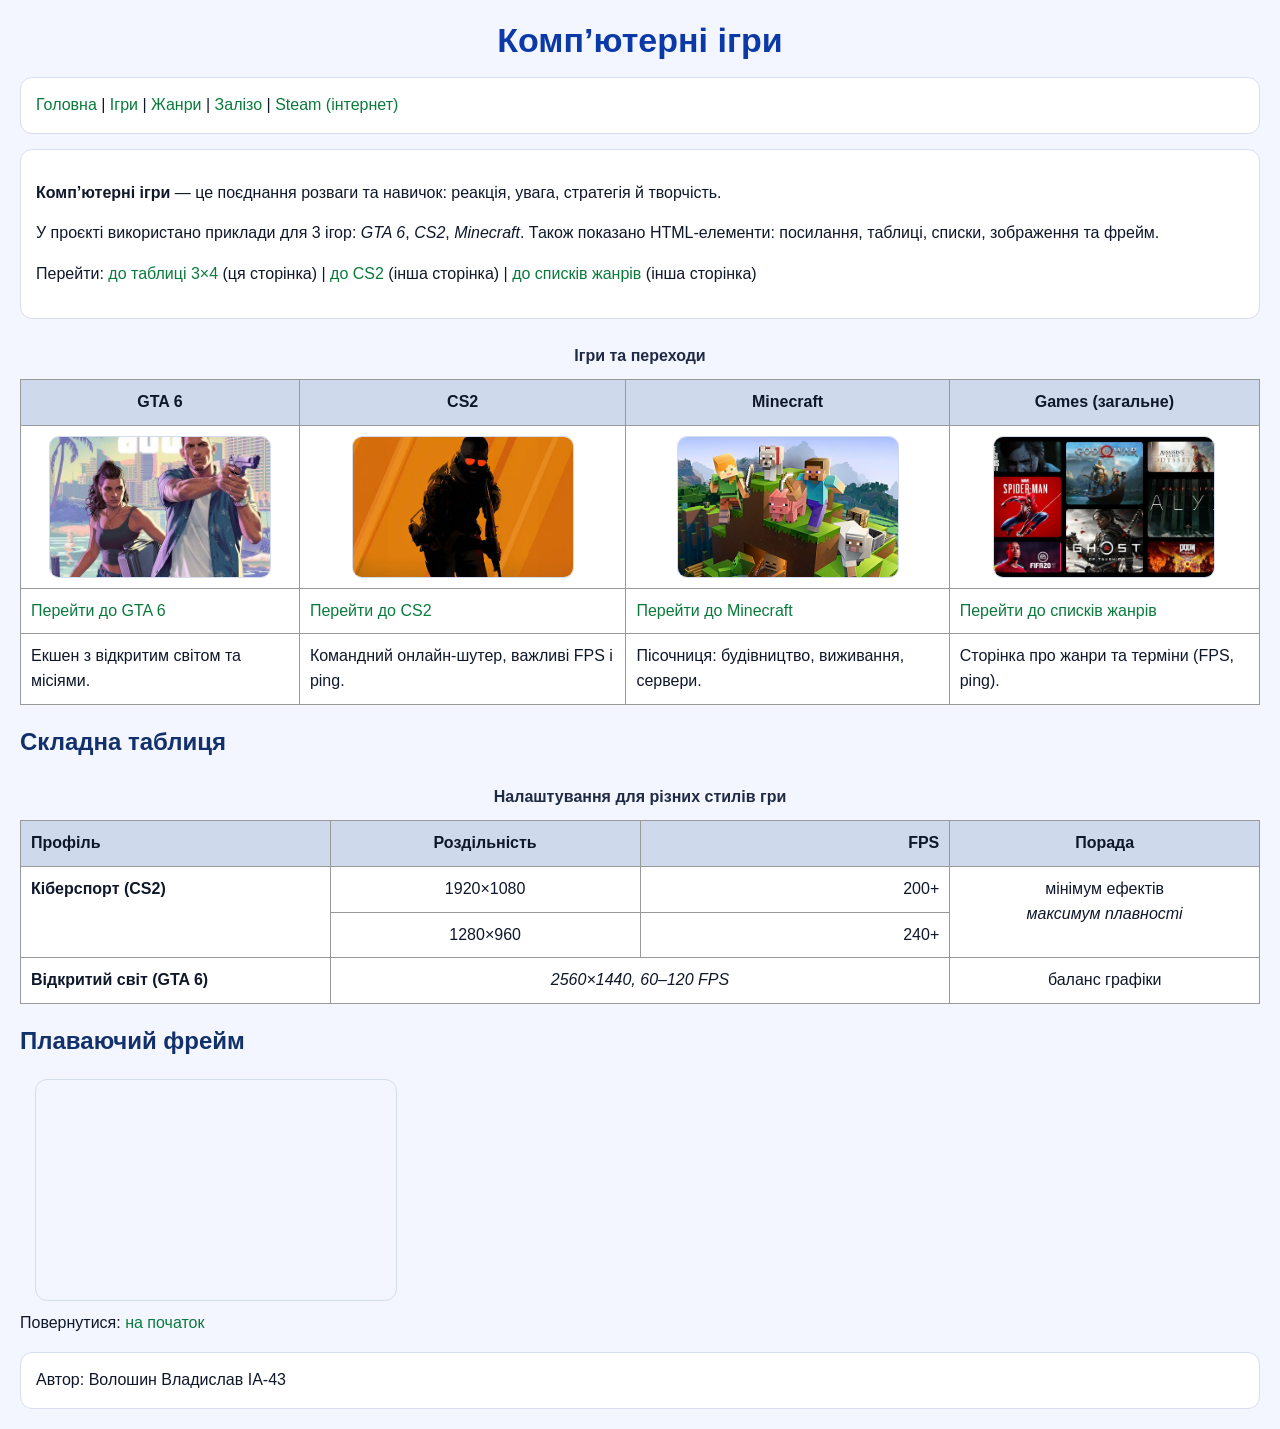
==== index.html @ 97106309 "games-project" ====
<!doctype html>
<html lang="uk">

<head>

    <meta charset="utf-8">
    <meta name="author" content="Волошин Владислав ІА-43">
    <title>Комп’ютерні ігри — головна</title>
    <link rel="stylesheet" href="style.css">
    <style>
        a {
            color: #0a7a3c;
            text-decoration: none;
        }

        a:hover {
            text-decoration: underline;
        }
    </style>

    <style>
        body {
            font-family: Arial, system-ui, sans-serif;
            margin: 20px;
            background: #f4f6ff
        }

        .box {
            background: #fff;
            padding: 15px;
            border-radius: 12px;
            margin-bottom: 15px
        }

        nav {
            margin: 10px 0
        }

        table {
            border-collapse: collapse;
            width: 100%;
            margin: 15px 0
        }

        th,
        td {
            border: 1px solid #999;
            padding: 10px;
            vertical-align: top
        }

        th {
            background: #cfd9ec
        }


        .tblimg {
            width: 220px;
            height: 140px;
            object-fit: cover;
            border-radius: 10px;
            display: block;
            margin: 0 auto
        }


        .floatFrame {
            float: left;
            margin: 10px 0 10px 15px;
            border-radius: 12px
        }

        .clear {
            clear: both
        }
    </style>
</head>

<body>

    <a id="top"></a>
    <h1>Комп’ютерні ігри</h1>

    <nav class="box">
        <a href="index.html">Головна</a> |
        <a href="games.html">Ігри</a> |
        <a href="genres.html">Жанри</a> |
        <a href="hardware.html">Залізо</a> |
        <a href="https://store.steampowered.com/" target="_blank" rel="noopener">Steam (інтернет)</a>
    </nav>

    <div class="box">
        <p><strong>Комп’ютерні ігри</strong> — це поєднання розваги та навичок: реакція, увага, стратегія й творчість.
        </p>
        <p>У проєкті використано приклади для 3 ігор: <em>GTA 6</em>, <em>CS2</em>, <em>Minecraft</em>. Також показано
            HTML-елементи: посилання, таблиці, списки, зображення та фрейм.</p>
        <p>
            Перейти: <a href="#table3x4">до таблиці 3×4</a> (ця сторінка) |
            <a href="games.html#cs2">до CS2</a> (інша сторінка) |
            <a href="genres.html#lists">до списків жанрів</a> (інша сторінка)
        </p>
    </div>



    <table>
        <caption><strong>Ігри та переходи</strong></caption>
        <thead>
            <tr>
                <th>GTA 6</th>
                <th>CS2</th>
                <th>Minecraft</th>
                <th>Games (загальне)</th>
            </tr>
        </thead>

        <tbody>

            <tr style="text-align:center">
                <td>
                    <a href="img/gta6.jpg" target="_blank" rel="noopener">
                        <img src="img/gta6.jpg" alt="GTA 6" class="tblimg">
                    </a>
                </td>
                <td>
                    <a href="img/cs2.jpg" target="_blank" rel="noopener">
                        <img src="img/cs2.jpg" alt="CS2" class="tblimg">
                    </a>
                </td>
                <td>
                    <a href="img/minecraft.jpg" target="_blank" rel="noopener">
                        <img src="img/minecraft.jpg" alt="Minecraft" class="tblimg">
                    </a>
                </td>
                <td>
                    <a href="img/games.jpg" target="_blank" rel="noopener">
                        <img src="img/games.jpg" alt="Games" class="tblimg">
                    </a>
                </td>
            </tr>


            <tr>
                <td><a href="games.html#gta6">Перейти до GTA 6</a></td>
                <td><a href="games.html#cs2">Перейти до CS2</a></td>
                <td><a href="games.html#minecraft">Перейти до Minecraft</a></td>
                <td><a href="genres.html#lists">Перейти до списків жанрів</a></td>
            </tr>


            <tr>
                <td>Екшен з відкритим світом та місіями.</td>
                <td>Командний онлайн-шутер, важливі FPS і ping.</td>
                <td>Пісочниця: будівництво, виживання, сервери.</td>
                <td>Сторінка про жанри та терміни (FPS, ping).</td>
            </tr>
        </tbody>
    </table>

    <h2 id="complex">Складна таблиця</h2>

    <table cellspacing="6" cellpadding="12">
        <caption><strong>Налаштування для різних стилів гри</strong></caption>

        <colgroup>
            <col style="width:25%">
            <col style="width:25%">
            <col style="width:25%">
            <col style="width:25%">
        </colgroup>

        <tr>
            <th style="text-align:left">Профіль</th>
            <th style="text-align:center">Роздільність</th>
            <th style="text-align:right">FPS</th>
            <th style="text-align:center">Порада</th>
        </tr>

        <tr>
        <tr>
            <td rowspan="2"><strong>Кіберспорт (CS2)</strong></td>
            <td style="text-align:center">1920×1080</td>
            <td style="text-align:right">200+</td>
            <td rowspan="2" style="text-align:center">
                мінімум ефектів<br>
                <em>максимум плавності</em>
            </td>
        </tr>

        <tr>
            <td style="text-align:center">1280×960</td>
            <td style="text-align:right">240+</td>
        </tr>
        </tr>

        <tr>
            <td><strong>Відкритий світ (GTA 6)</strong></td>
            <td colspan="2" style="text-align:center"><em>2560×1440, 60–120 FPS</em></td>
            <td style="text-align:center">баланс графіки</td>
        </tr>
    </table>

    <h2 id="frame">Плаваючий фрейм</h2>

    <iframe class="floatFrame" src="https://uk.wikipedia.org/wiki/%D0%92%D1%96%D0%B4%D0%B5%D0%BE%D0%B3%D1%80%D0%B0"
        width="360" height="220" title="Відеогра">
    </iframe>

    <p class="clear">Повернутися: <a href="#top">на початок</a></p>

    <!-- <p style="background:#fff7cc; padding:10px; border-left:6px solid #ffb300; border-radius:10px;">
        У проєкті використано приклади для 3 ігор: <em>GTA 6</em>, <em>CS2</em>, <em>Minecraft</em>.
    </p> -->
    <!-- <p class="pImportant">У проєкті використано приклади для 3 ігор.</p> -->

    <p class="box">Автор: Волошин Владислав ІА-43</p>

</body>

</html>
---- style.css ----
body {
  font-family: Arial, system-ui, sans-serif;
  margin: 20px;
  line-height: 1.55;
  background-color: #f4f6ff;
  color: #0f172a;
}

h1 {
  font-size: 34px;
  line-height: 1.2;
  text-align: center;
  color: #0b3aa8;
  margin: 6px 0 16px;
}

h2 {
  font-size: 24px;
  color: #12306b;
  margin: 18px 0 10px;
}

a {
  color: #1a4fff;
  text-decoration: underline;
  text-decoration-thickness: 2px;
  text-underline-offset: 3px;
}

a:visited {
  color: #6a2cff;
}

a:hover {
  opacity: 0.9;
}

a:active {
  color: #ff8a00;
}

.box {
  background: #fff;
  padding: 15px;
  border-radius: 12px;
  margin-bottom: 15px;
  border: 1px solid #d8deee;
}

.navbar a {
  font-weight: 700;
}

table {
  width: 100%;
  border-collapse: collapse;
  margin: 14px 0;
  background: #ffffff;
  border: 1px solid #b8c3df;
}

caption {
  padding: 10px;
  font-weight: 800;
  color: #1f2a44;
}

th, td {
  border: 1px solid #b8c3df;
  padding: 10px;
  vertical-align: top;
}

th {
  background: #cfd9ec;
  text-align: center;
}

#complex th {
  background: #bcd2ff;
}

#top {
  scroll-margin-top: 14px;
}

.tblimg {
  width: 220px;
  height: 140px;
  object-fit: cover;
  border-radius: 10px;
  display: block;
  margin: 0 auto;
  border: 1px solid #d3dbef;
}

.pic {
  width: 260px;
  height: 160px;
  object-fit: cover;
  border-radius: 10px;
  border: 1px solid #d3dbef;
}

.leftImg {
  float: left;
  margin: 0 15px 10px 0;
}

.floatFrame {
  float: left;
  margin: 10px 0 10px 15px;
  border-radius: 12px;
  border: 1px solid #d3dbef;
}

.clear {
  clear: both;
}

ul, ol, dl {
  margin: 10px 0 10px 26px;
}

ul {
  list-style-type: square;
}

ol {
  list-style-type: upper-roman;
}

li {
  padding: 2px 0;
}

dl {
  background: #ffffff;
  border: 1px solid #d8deee;
  border-radius: 12px;
  padding: 10px 14px;
  margin-left: 0;
}

dt {
  font-weight: 800;
  color: #0b3aa8;
  margin-top: 8px;
}

dd {
  margin: 4px 0 8px 18px;
  color: #24324d;
}

.pImportant {
  color: #b40000 !important;
  font-style: italic;
}
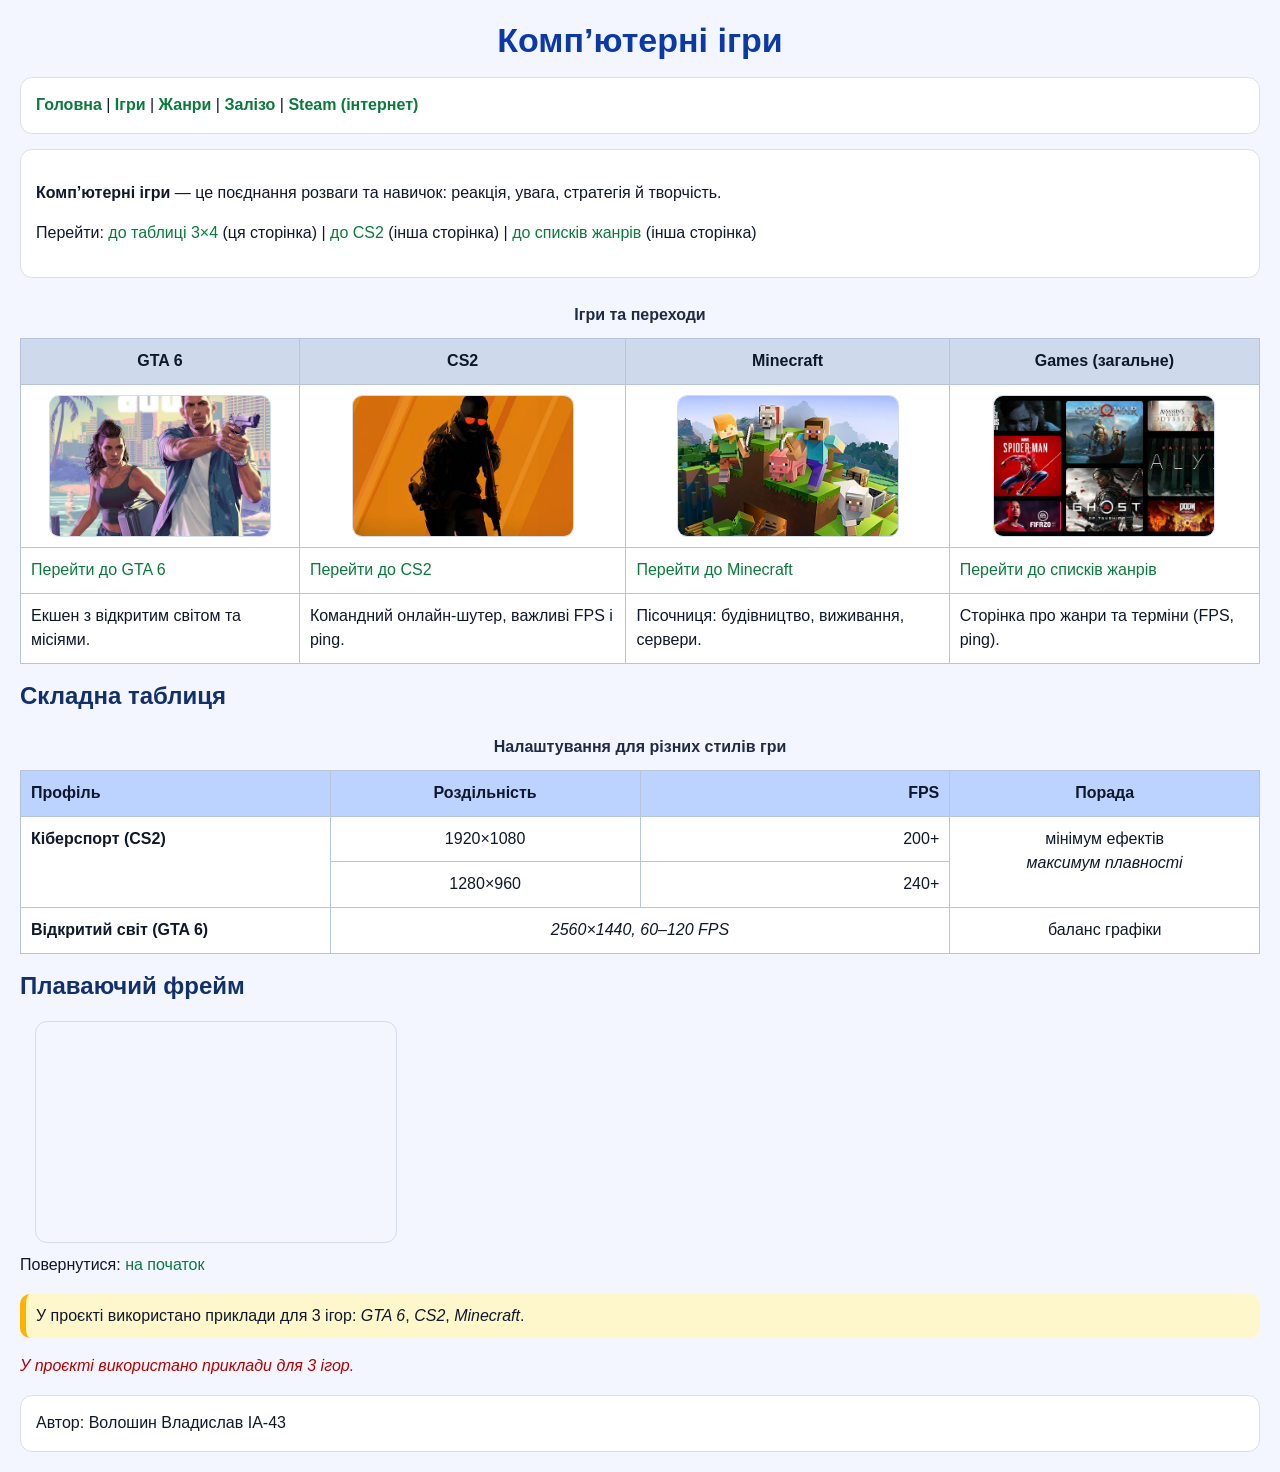
==== commit 5f6df80e: "games-project" ====
--- a/index.html
+++ b/index.html
@@ -5,8 +5,13 @@
 
     <meta charset="utf-8">
     <meta name="author" content="Волошин Владислав ІА-43">
+    <meta name="viewport" content="width=device-width, initial-scale=1">
     <title>Комп’ютерні ігри — головна</title>
+
+    <!-- 1) Зовнішні стилі -->
     <link rel="stylesheet" href="style.css">
+
+    <!-- 2) Стилі рівня документу: перевизначення стилю для посилань -->
     <style>
         a {
             color: #0a7a3c;
@@ -18,70 +23,15 @@
         }
     </style>
 
-    <style>
-        body {
-            font-family: Arial, system-ui, sans-serif;
-            margin: 20px;
-            background: #f4f6ff
-        }
 
-        .box {
-            background: #fff;
-            padding: 15px;
-            border-radius: 12px;
-            margin-bottom: 15px
-        }
-
-        nav {
-            margin: 10px 0
-        }
-
-        table {
-            border-collapse: collapse;
-            width: 100%;
-            margin: 15px 0
-        }
-
-        th,
-        td {
-            border: 1px solid #999;
-            padding: 10px;
-            vertical-align: top
-        }
-
-        th {
-            background: #cfd9ec
-        }
-
-
-        .tblimg {
-            width: 220px;
-            height: 140px;
-            object-fit: cover;
-            border-radius: 10px;
-            display: block;
-            margin: 0 auto
-        }
-
-
-        .floatFrame {
-            float: left;
-            margin: 10px 0 10px 15px;
-            border-radius: 12px
-        }
-
-        .clear {
-            clear: both
-        }
-    </style>
 </head>
 
-<body>
+<body class="page">
+    <a id="top"></a>
 
-    <a id="top"></a>
-    <h1>Комп’ютерні ігри</h1>
+    <h1 id="mainTitle">Комп’ютерні ігри</h1>
 
-    <nav class="box">
+    <nav class="box navbar">
         <a href="index.html">Головна</a> |
         <a href="games.html">Ігри</a> |
         <a href="genres.html">Жанри</a> |
@@ -92,18 +42,16 @@
     <div class="box">
         <p><strong>Комп’ютерні ігри</strong> — це поєднання розваги та навичок: реакція, увага, стратегія й творчість.
         </p>
-        <p>У проєкті використано приклади для 3 ігор: <em>GTA 6</em>, <em>CS2</em>, <em>Minecraft</em>. Також показано
-            HTML-елементи: посилання, таблиці, списки, зображення та фрейм.</p>
+
         <p>
-            Перейти: <a href="#table3x4">до таблиці 3×4</a> (ця сторінка) |
+            Перейти:
+            <a href="#complex">до таблиці 3×4</a> (ця сторінка) |
             <a href="games.html#cs2">до CS2</a> (інша сторінка) |
             <a href="genres.html#lists">до списків жанрів</a> (інша сторінка)
         </p>
     </div>
 
-
-
-    <table>
+    <table class="mainTbl">
         <caption><strong>Ігри та переходи</strong></caption>
         <thead>
             <tr>
@@ -115,8 +63,7 @@
         </thead>
 
         <tbody>
-
-            <tr style="text-align:center">
+            <tr class="tCenter">
                 <td>
                     <a href="img/gta6.jpg" target="_blank" rel="noopener">
                         <img src="img/gta6.jpg" alt="GTA 6" class="tblimg">
@@ -159,45 +106,47 @@
 
     <h2 id="complex">Складна таблиця</h2>
 
-    <table cellspacing="6" cellpadding="12">
+    <table id="complexTbl" class="mainTbl">
         <caption><strong>Налаштування для різних стилів гри</strong></caption>
 
         <colgroup>
-            <col style="width:25%">
-            <col style="width:25%">
-            <col style="width:25%">
-            <col style="width:25%">
+            <col class="col25">
+            <col class="col25">
+            <col class="col25">
+            <col class="col25">
         </colgroup>
 
-        <tr>
-            <th style="text-align:left">Профіль</th>
-            <th style="text-align:center">Роздільність</th>
-            <th style="text-align:right">FPS</th>
-            <th style="text-align:center">Порада</th>
-        </tr>
+        <thead>
+            <tr>
+                <th class="tLeft">Профіль</th>
+                <th class="tCenter">Роздільність</th>
+                <th class="tRight">FPS</th>
+                <th class="tCenter">Порада</th>
+            </tr>
+        </thead>
 
-        <tr>
-        <tr>
-            <td rowspan="2"><strong>Кіберспорт (CS2)</strong></td>
-            <td style="text-align:center">1920×1080</td>
-            <td style="text-align:right">200+</td>
-            <td rowspan="2" style="text-align:center">
-                мінімум ефектів<br>
-                <em>максимум плавності</em>
-            </td>
-        </tr>
+        <tbody>
+            <tr>
+                <td rowspan="2"><strong>Кіберспорт (CS2)</strong></td>
+                <td class="tCenter">1920×1080</td>
+                <td class="tRight">200+</td>
+                <td rowspan="2" class="tCenter">
+                    мінімум ефектів<br>
+                    <em>максимум плавності</em>
+                </td>
+            </tr>
 
-        <tr>
-            <td style="text-align:center">1280×960</td>
-            <td style="text-align:right">240+</td>
-        </tr>
-        </tr>
+            <tr>
+                <td class="tCenter">1280×960</td>
+                <td class="tRight">240+</td>
+            </tr>
 
-        <tr>
-            <td><strong>Відкритий світ (GTA 6)</strong></td>
-            <td colspan="2" style="text-align:center"><em>2560×1440, 60–120 FPS</em></td>
-            <td style="text-align:center">баланс графіки</td>
-        </tr>
+            <tr>
+                <td><strong>Відкритий світ (GTA 6)</strong></td>
+                <td colspan="2" class="tCenter"><em>2560×1440, 60–120 FPS</em></td>
+                <td class="tCenter">баланс графіки</td>
+            </tr>
+        </tbody>
     </table>
 
     <h2 id="frame">Плаваючий фрейм</h2>
@@ -208,10 +157,13 @@
 
     <p class="clear">Повернутися: <a href="#top">на початок</a></p>
 
-    <!-- <p style="background:#fff7cc; padding:10px; border-left:6px solid #ffb300; border-radius:10px;">
+    <!-- 3) Внутрішній стиль до абзацу (inline) -->
+    <p style="background:#fff7cc; padding:10px; border-left:6px solid #ffb300; border-radius:10px;">
         У проєкті використано приклади для 3 ігор: <em>GTA 6</em>, <em>CS2</em>, <em>Minecraft</em>.
-    </p> -->
-    <!-- <p class="pImportant">У проєкті використано приклади для 3 ігор.</p> -->
+    </p>
+
+    <!-- 4) !important -->
+    <p class="pImportant">У проєкті використано приклади для 3 ігор.</p>
 
     <p class="box">Автор: Волошин Владислав ІА-43</p>
 
--- a/style.css
+++ b/style.css
@@ -1,160 +1,227 @@
-
+/* ===== BODY (селектор тегу) ===== */
 body {
-  font-family: Arial, system-ui, sans-serif;
-  margin: 20px;
-  line-height: 1.55;
-  background-color: #f4f6ff;
-  color: #0f172a;
-}
-
-h1 {
-  font-size: 34px;
-  line-height: 1.2;
-  text-align: center;
-  color: #0b3aa8;
-  margin: 6px 0 16px;
-}
-
+    font-family: Arial, system-ui, sans-serif;
+    margin: 20px;
+    line-height: 1.55;
+    background-color: #f4f6ff;
+    color: #0f172a;
+}
+
+/* Додатково: клас для демонстрації селектора класу */
+.page {
+    min-width: 320px;
+}
+
+/* ===== HN (ідентифікатор) ===== */
+#mainTitle {
+    font-size: 34px;
+    line-height: 1.2;
+    text-align: center;
+    color: #0b3aa8;
+    margin: 6px 0 16px;
+}
+
+/* Інші заголовки */
 h2 {
-  font-size: 24px;
-  color: #12306b;
-  margin: 18px 0 10px;
-}
-
+    font-size: 24px;
+    color: #12306b;
+    margin: 18px 0 10px;
+}
+
+/* ===== LINKS (зовнішні стилі; будуть перевизначені стилем рівня документу) ===== */
 a {
-  color: #1a4fff;
-  text-decoration: underline;
-  text-decoration-thickness: 2px;
-  text-underline-offset: 3px;
+    color: #1a4fff;
+    text-decoration: underline;
+    text-decoration-thickness: 2px;
+    text-underline-offset: 3px;
 }
 
 a:visited {
-  color: #6a2cff;
+    color: #6a2cff;
 }
 
 a:hover {
-  opacity: 0.9;
+    opacity: 0.9;
 }
 
 a:active {
-  color: #ff8a00;
-}
-
+    color: #ff8a00;
+}
+
+/* Контейнери */
 .box {
-  background: #fff;
-  padding: 15px;
-  border-radius: 12px;
-  margin-bottom: 15px;
-  border: 1px solid #d8deee;
+    background: #fff;
+    padding: 15px;
+    border-radius: 12px;
+    margin-bottom: 15px;
+    border: 1px solid #d8deee;
 }
 
 .navbar a {
-  font-weight: 700;
-}
-
+    font-weight: 700;
+}
+
+/* ===== TABLES ===== */
+.mainTbl,
 table {
-  width: 100%;
-  border-collapse: collapse;
-  margin: 14px 0;
-  background: #ffffff;
-  border: 1px solid #b8c3df;
+    width: 100%;
+    border-collapse: collapse;
+    margin: 14px 0;
+    background: #ffffff;
+    border: 1px solid #b8c3df;
 }
 
 caption {
-  padding: 10px;
-  font-weight: 800;
-  color: #1f2a44;
-}
-
-th, td {
-  border: 1px solid #b8c3df;
-  padding: 10px;
-  vertical-align: top;
+    padding: 10px;
+    font-weight: 800;
+    color: #1f2a44;
+}
+
+th,
+td {
+    border: 1px solid #b8c3df;
+    padding: 10px;
+    vertical-align: top;
 }
 
 th {
-  background: #cfd9ec;
-  text-align: center;
-}
-
-#complex th {
-  background: #bcd2ff;
-}
-
+    background: #cfd9ec;
+    text-align: center;
+}
+
+/* Виправлено: стиль саме для складної таблиці */
+#complexTbl th {
+    background: #bcd2ff;
+}
+
+/* Колонки (замість inline width) */
+.col25 {
+    width: 25%;
+}
+
+/* Вирівнювання через класи (замість style="text-align:...") */
+.tLeft {
+    text-align: left;
+}
+
+.tCenter {
+    text-align: center;
+}
+
+.tRight {
+    text-align: right;
+}
+
+/* Якір */
 #top {
-  scroll-margin-top: 14px;
-}
-
+    scroll-margin-top: 14px;
+}
+
+/* Зображення */
 .tblimg {
-  width: 220px;
-  height: 140px;
-  object-fit: cover;
-  border-radius: 10px;
-  display: block;
-  margin: 0 auto;
-  border: 1px solid #d3dbef;
+    width: 220px;
+    height: 140px;
+    object-fit: cover;
+    border-radius: 10px;
+    display: block;
+    margin: 0 auto;
+    border: 1px solid #d3dbef;
 }
 
 .pic {
-  width: 260px;
-  height: 160px;
-  object-fit: cover;
-  border-radius: 10px;
-  border: 1px solid #d3dbef;
+    width: 260px;
+    height: 160px;
+    object-fit: cover;
+    border-radius: 10px;
+    border: 1px solid #d3dbef;
 }
 
 .leftImg {
-  float: left;
-  margin: 0 15px 10px 0;
+    float: left;
+    margin: 0 15px 10px 0;
+}
+
+.imgSmall {
+    width: 200px;
+    height: 120px;
+    object-fit: cover;
+    border-radius: 10px;
+    border: 1px solid #d3dbef;
+}
+
+.imgBig {
+    width: 400px;
+    height: 240px;
+    object-fit: cover;
+    border-radius: 10px;
+    border: 1px solid #d3dbef;
 }
 
 .floatFrame {
-  float: left;
-  margin: 10px 0 10px 15px;
-  border-radius: 12px;
-  border: 1px solid #d3dbef;
+    float: left;
+    margin: 10px 0 10px 15px;
+    border-radius: 12px;
+    border: 1px solid #d3dbef;
 }
 
 .clear {
-  clear: both;
-}
-
-ul, ol, dl {
-  margin: 10px 0 10px 26px;
-}
-
-ul {
-  list-style-type: square;
-}
-
-ol {
-  list-style-type: upper-roman;
+    clear: both;
+}
+
+/* ===== LISTS ===== */
+/* Базові списки — звичайні */
+ul,
+ol,
+dl {
+    margin: 10px 0 10px 26px;
+}
+
+/* Окремі стилі списків — через класи (демонстрація селектора класу) */
+.square-list {
+    list-style-type: square;
+}
+
+.roman-list {
+    list-style-type: upper-roman;
 }
 
 li {
-  padding: 2px 0;
-}
-
-dl {
-  background: #ffffff;
-  border: 1px solid #d8deee;
-  border-radius: 12px;
-  padding: 10px 14px;
-  margin-left: 0;
+    padding: 2px 0;
+}
+
+/* Список визначень */
+.defList {
+    background: #ffffff;
+    border: 1px solid #d8deee;
+    border-radius: 12px;
+    padding: 10px 14px;
+    margin-left: 0;
 }
 
 dt {
-  font-weight: 800;
-  color: #0b3aa8;
-  margin-top: 8px;
+    font-weight: 800;
+    color: #0b3aa8;
+    margin-top: 8px;
 }
 
 dd {
-  margin: 4px 0 8px 18px;
-  color: #24324d;
-}
-
+    margin: 4px 0 8px 18px;
+    color: #24324d;
+}
+
+/* ===== !important (обов'язково за умовою) ===== */
 .pImportant {
-  color: #b40000 !important;
-  font-style: italic;
+    color: #b40000 !important;
+    font-style: italic;
+}
+
+/* Додатково для HN (усі заголовки) */
+h1,
+h2,
+h3,
+h4,
+h5,
+h6 {
+    font-family: Arial, system-ui, sans-serif;
+    line-height: 1.2;
 }
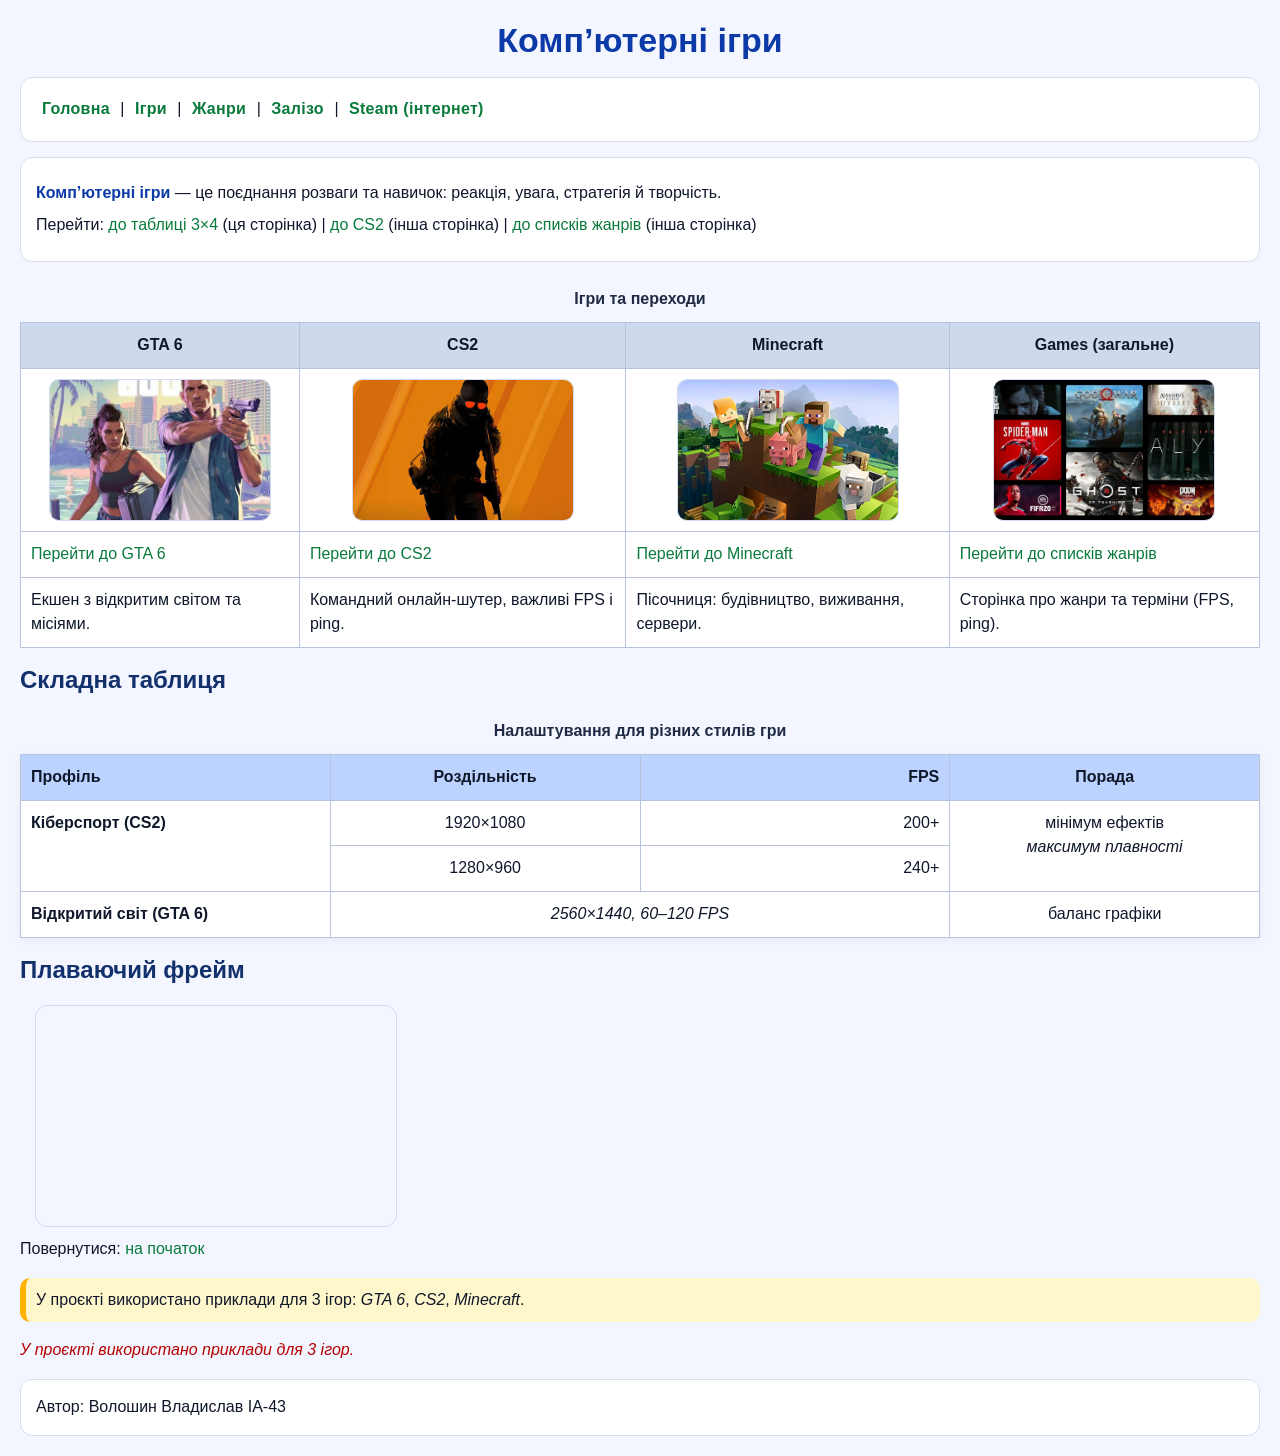
==== commit f96e9f80: "games-project" ====
--- a/index.html
+++ b/index.html
@@ -8,10 +8,10 @@
     <meta name="viewport" content="width=device-width, initial-scale=1">
     <title>Комп’ютерні ігри — головна</title>
 
-    <!-- 1) Зовнішні стилі -->
+
     <link rel="stylesheet" href="style.css">
 
-    <!-- 2) Стилі рівня документу: перевизначення стилю для посилань -->
+
     <style>
         a {
             color: #0a7a3c;
@@ -157,12 +157,12 @@
 
     <p class="clear">Повернутися: <a href="#top">на початок</a></p>
 
-    <!-- 3) Внутрішній стиль до абзацу (inline) -->
+    
     <p style="background:#fff7cc; padding:10px; border-left:6px solid #ffb300; border-radius:10px;">
         У проєкті використано приклади для 3 ігор: <em>GTA 6</em>, <em>CS2</em>, <em>Minecraft</em>.
     </p>
 
-    <!-- 4) !important -->
+    
     <p class="pImportant">У проєкті використано приклади для 3 ігор.</p>
 
     <p class="box">Автор: Волошин Владислав ІА-43</p>
--- a/style.css
+++ b/style.css
@@ -224,4 +224,65 @@
 h6 {
     font-family: Arial, system-ui, sans-serif;
     line-height: 1.2;
+}
+
+/* ===== КОНТЕКСТНІ, ДОЧІРНІ ТА СУСІДНІ СЕЛЕКТОРИ ===== */
+
+/* 1. Контекстний селектор:
+   усі посилання всередині nav */
+nav a {
+    letter-spacing: 0.3px;
+}
+
+/* 2. Контекстний селектор:
+   абзаци всередині .box */
+.box p {
+    margin-top: 8px;
+    margin-bottom: 8px;
+}
+
+/* 3. Дочірній селектор:
+   лише прямі посилання всередині .navbar */
+.navbar > a {
+    display: inline-block;
+    padding: 4px 6px;
+    border-radius: 6px;
+}
+
+/* 4. Дочірній селектор:
+   лише прямі елементи списку в .square-list */
+.square-list > li {
+    color: #12306b;
+    font-weight: 600;
+}
+
+/* 5. Сусідній селектор:
+   абзац одразу після h2 */
+h2 + p {
+    background: #eef4ff;
+    padding: 8px 10px;
+    border-left: 4px solid #0b3aa8;
+    border-radius: 8px;
+}
+
+/* 6. Сусідній селектор:
+   таблиця одразу після h2 */
+h2 + table {
+    box-shadow: 0 2px 8px rgba(0, 0, 0, 0.06);
+}
+
+/* 7. Контекстний селектор для таблиці:
+   картинки всередині таблиці */
+.mainTbl img {
+    transition: transform 0.2s ease;
+}
+
+.mainTbl img:hover {
+    transform: scale(1.03);
+}
+
+/* 8. Дочірній селектор для box:
+   лише прямий абзац у box */
+.box > p strong {
+    color: #0b3aa8;
 }
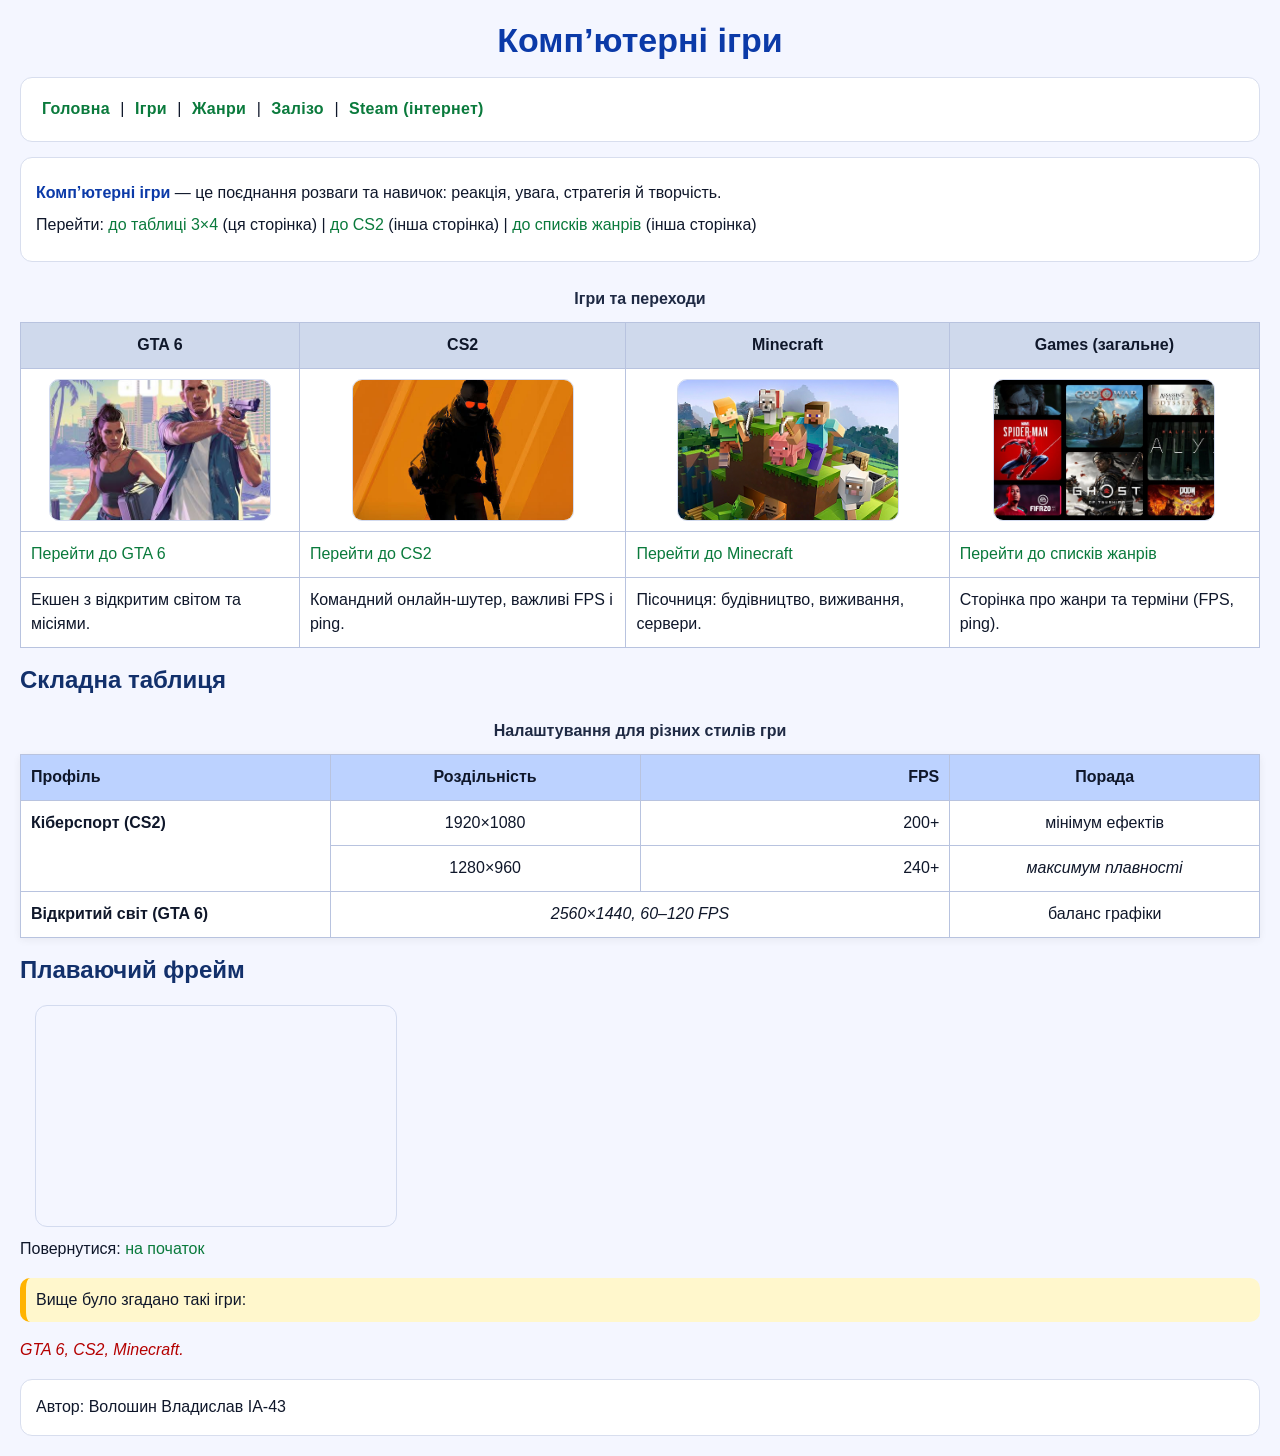
==== commit 5e1e7865: "games-project" ====
--- a/index.html
+++ b/index.html
@@ -9,7 +9,7 @@
     <title>Комп’ютерні ігри — головна</title>
 
 
-    <link rel="stylesheet" href="style.css">
+    <link rel="stylesheet" href="style.css"> 
 
 
     <style>
@@ -130,15 +130,13 @@
                 <td rowspan="2"><strong>Кіберспорт (CS2)</strong></td>
                 <td class="tCenter">1920×1080</td>
                 <td class="tRight">200+</td>
-                <td rowspan="2" class="tCenter">
-                    мінімум ефектів<br>
-                    <em>максимум плавності</em>
-                </td>
+                <td class="tCenter">мінімум ефектів</td>
             </tr>
 
             <tr>
                 <td class="tCenter">1280×960</td>
                 <td class="tRight">240+</td>
+                <td class="tCenter"><em>максимум плавності</em></td>
             </tr>
 
             <tr>
@@ -159,11 +157,11 @@
 
     
     <p style="background:#fff7cc; padding:10px; border-left:6px solid #ffb300; border-radius:10px;">
-        У проєкті використано приклади для 3 ігор: <em>GTA 6</em>, <em>CS2</em>, <em>Minecraft</em>.
+        Вище було згадано такі ігри:
     </p>
 
     
-    <p class="pImportant">У проєкті використано приклади для 3 ігор.</p>
+    <p class="pImportant"><em>GTA 6</em>, <em>CS2</em>, <em>Minecraft</em>.</p>
 
     <p class="box">Автор: Волошин Владислав ІА-43</p>
 
--- a/style.css
+++ b/style.css
@@ -1,4 +1,4 @@
-/* ===== BODY (селектор тегу) ===== */
+
 body {
     font-family: Arial, system-ui, sans-serif;
     margin: 20px;
@@ -7,12 +7,12 @@
     color: #0f172a;
 }
 
-/* Додатково: клас для демонстрації селектора класу */
+
 .page {
     min-width: 320px;
 }
 
-/* ===== HN (ідентифікатор) ===== */
+/* ідентифікатор */
 #mainTitle {
     font-size: 34px;
     line-height: 1.2;
@@ -21,14 +21,14 @@
     margin: 6px 0 16px;
 }
 
-/* Інші заголовки */
+
 h2 {
     font-size: 24px;
     color: #12306b;
     margin: 18px 0 10px;
 }
 
-/* ===== LINKS (зовнішні стилі; будуть перевизначені стилем рівня документу) ===== */
+/* зовнішні стилі */
 a {
     color: #1a4fff;
     text-decoration: underline;
@@ -48,7 +48,7 @@
     color: #ff8a00;
 }
 
-/* Контейнери */
+
 .box {
     background: #fff;
     padding: 15px;
@@ -61,7 +61,7 @@
     font-weight: 700;
 }
 
-/* ===== TABLES ===== */
+
 .mainTbl,
 table {
     width: 100%;
@@ -89,17 +89,17 @@
     text-align: center;
 }
 
-/* Виправлено: стиль саме для складної таблиці */
+
 #complexTbl th {
     background: #bcd2ff;
 }
 
-/* Колонки (замість inline width) */
+
 .col25 {
     width: 25%;
 }
 
-/* Вирівнювання через класи (замість style="text-align:...") */
+
 .tLeft {
     text-align: left;
 }
@@ -112,12 +112,12 @@
     text-align: right;
 }
 
-/* Якір */
+
 #top {
     scroll-margin-top: 14px;
 }
 
-/* Зображення */
+
 .tblimg {
     width: 220px;
     height: 140px;
@@ -168,15 +168,12 @@
     clear: both;
 }
 
-/* ===== LISTS ===== */
-/* Базові списки — звичайні */
-ul,
-ol,
-dl {
+
+ul,ol,dl {
     margin: 10px 0 10px 26px;
 }
 
-/* Окремі стилі списків — через класи (демонстрація селектора класу) */
+
 .square-list {
     list-style-type: square;
 }
@@ -189,7 +186,7 @@
     padding: 2px 0;
 }
 
-/* Список визначень */
+
 .defList {
     background: #ffffff;
     border: 1px solid #d8deee;
@@ -209,55 +206,45 @@
     color: #24324d;
 }
 
-/* ===== !important (обов'язково за умовою) ===== */
+/* !important */
 .pImportant {
     color: #b40000 !important;
     font-style: italic;
 }
 
-/* Додатково для HN (усі заголовки) */
-h1,
-h2,
-h3,
-h4,
-h5,
-h6 {
+/* заголовки */
+h1,h2,h3,h4,h5,h6 {
     font-family: Arial, system-ui, sans-serif;
     line-height: 1.2;
 }
 
-/* ===== КОНТЕКСТНІ, ДОЧІРНІ ТА СУСІДНІ СЕЛЕКТОРИ ===== */
-
-/* 1. Контекстний селектор:
-   усі посилання всередині nav */
+/* КОНТЕКСТНІ, ДОЧІРНІ ТА СУСІДНІ СЕЛЕКТОРИ */
+
+/* КС */
 nav a {
     letter-spacing: 0.3px;
 }
 
-/* 2. Контекстний селектор:
-   абзаци всередині .box */
+/* КС */
 .box p {
     margin-top: 8px;
     margin-bottom: 8px;
 }
 
-/* 3. Дочірній селектор:
-   лише прямі посилання всередині .navbar */
+/* ДС */
 .navbar > a {
     display: inline-block;
     padding: 4px 6px;
     border-radius: 6px;
 }
 
-/* 4. Дочірній селектор:
-   лише прямі елементи списку в .square-list */
+/* ДС */
 .square-list > li {
     color: #12306b;
     font-weight: 600;
 }
 
-/* 5. Сусідній селектор:
-   абзац одразу після h2 */
+/* СС */
 h2 + p {
     background: #eef4ff;
     padding: 8px 10px;
@@ -265,14 +252,12 @@
     border-radius: 8px;
 }
 
-/* 6. Сусідній селектор:
-   таблиця одразу після h2 */
+/* СС */
 h2 + table {
     box-shadow: 0 2px 8px rgba(0, 0, 0, 0.06);
 }
 
-/* 7. Контекстний селектор для таблиці:
-   картинки всередині таблиці */
+/* КС */
 .mainTbl img {
     transition: transform 0.2s ease;
 }
@@ -281,8 +266,8 @@
     transform: scale(1.03);
 }
 
-/* 8. Дочірній селектор для box:
-   лише прямий абзац у box */
+/* ДС */
 .box > p strong {
     color: #0b3aa8;
-}+}
+
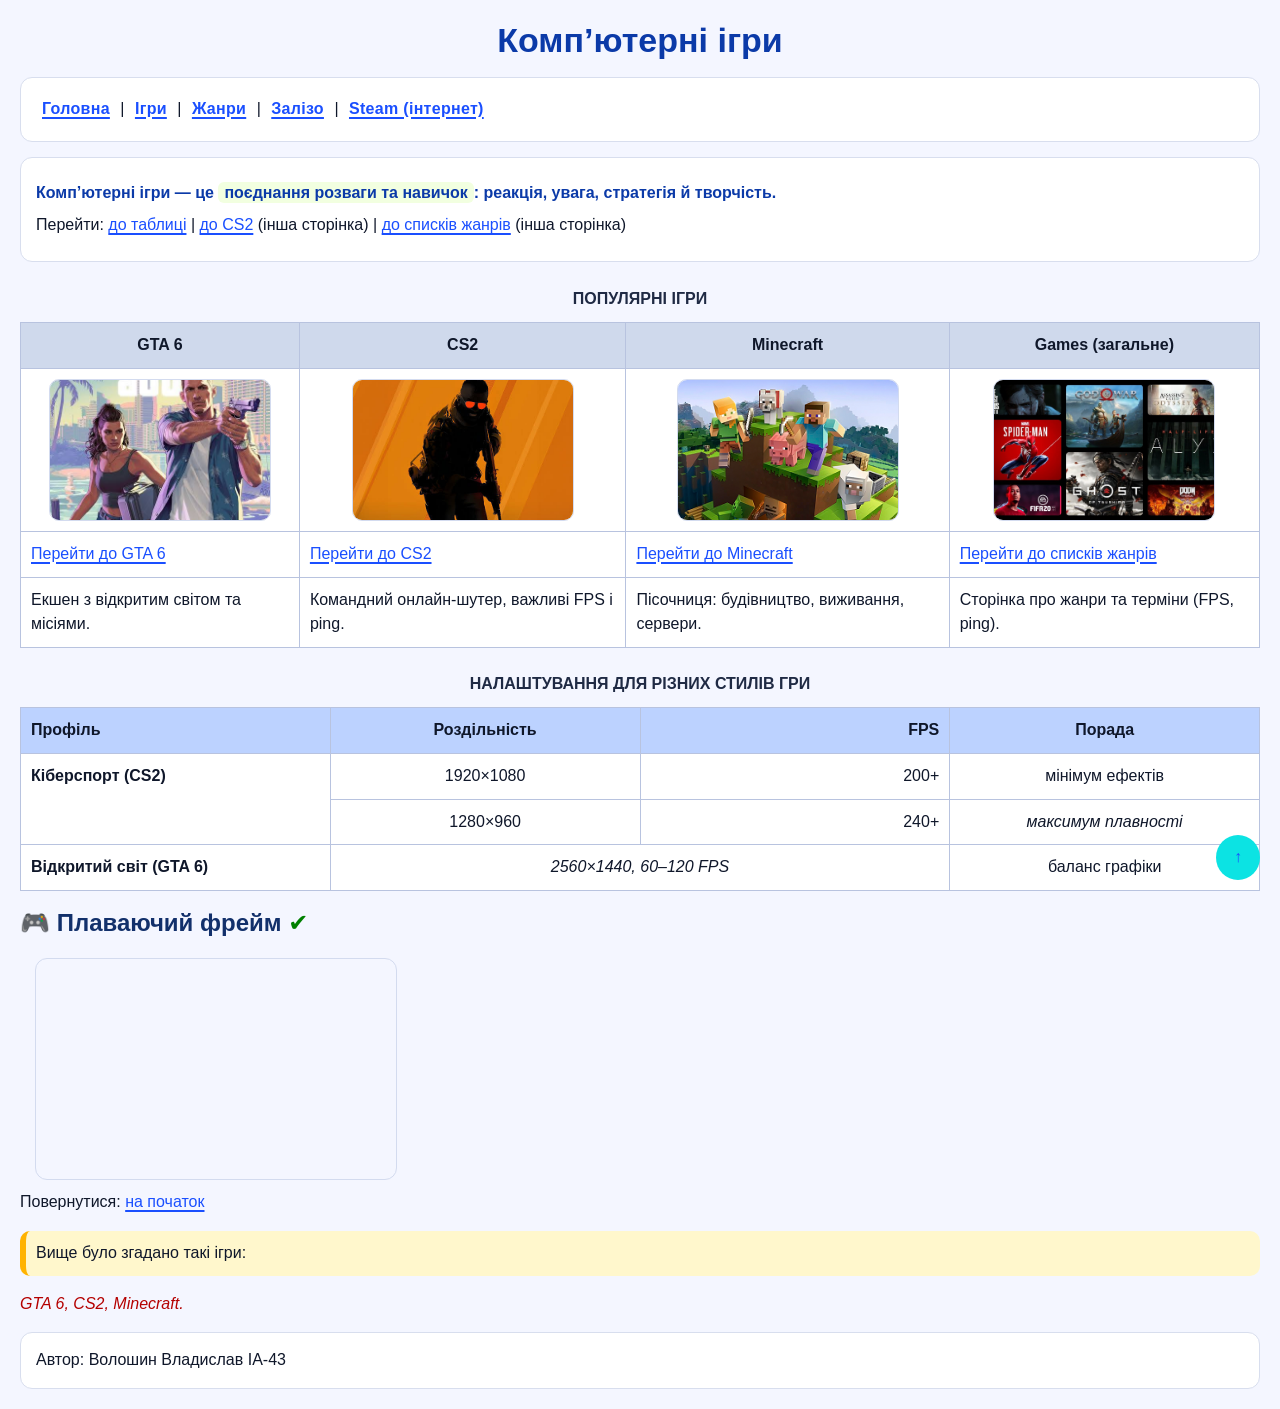
==== commit 788ac508: "games-project" ====
--- a/index.html
+++ b/index.html
@@ -9,20 +9,7 @@
     <title>Комп’ютерні ігри — головна</title>
 
 
-    <link rel="stylesheet" href="style.css"> 
-
-
-    <style>
-        a {
-            color: #0a7a3c;
-            text-decoration: none;
-        }
-
-        a:hover {
-            text-decoration: underline;
-        }
-    </style>
-
+    <link rel="stylesheet" href="style.css">
 
 </head>
 
@@ -40,19 +27,21 @@
     </nav>
 
     <div class="box">
-        <p><strong>Комп’ютерні ігри</strong> — це поєднання розваги та навичок: реакція, увага, стратегія й творчість.
-        </p>
+        <p>
+            <strong>Комп’ютерні ігри</strong> — це
+            <span class="highlight">поєднання розваги та навичок</span>: реакція, увага, стратегія й творчість.
+        </p> <!---->
 
         <p>
             Перейти:
-            <a href="#complex">до таблиці 3×4</a> (ця сторінка) |
+            <a href="#complexTbl">до таблиці</a> |
             <a href="games.html#cs2">до CS2</a> (інша сторінка) |
             <a href="genres.html#lists">до списків жанрів</a> (інша сторінка)
         </p>
     </div>
 
     <table class="mainTbl">
-        <caption><strong>Ігри та переходи</strong></caption>
+        <caption><strong>ПОПУЛЯРНІ ІГРИ</strong></caption>
         <thead>
             <tr>
                 <th>GTA 6</th>
@@ -104,10 +93,8 @@
         </tbody>
     </table>
 
-    <h2 id="complex">Складна таблиця</h2>
-
     <table id="complexTbl" class="mainTbl">
-        <caption><strong>Налаштування для різних стилів гри</strong></caption>
+        <caption><strong>НАЛАШТУВАННЯ ДЛЯ РІЗНИХ СТИЛІВ ГРИ</strong></caption>
 
         <colgroup>
             <col class="col25">
@@ -155,16 +142,18 @@
 
     <p class="clear">Повернутися: <a href="#top">на початок</a></p>
 
-    
+
     <p style="background:#fff7cc; padding:10px; border-left:6px solid #ffb300; border-radius:10px;">
         Вище було згадано такі ігри:
     </p>
 
-    
+
     <p class="pImportant"><em>GTA 6</em>, <em>CS2</em>, <em>Minecraft</em>.</p>
 
     <p class="box">Автор: Волошин Владислав ІА-43</p>
 
+    <a href="#top" class="toTop">↑</a>
+
 </body>
 
 </html>
--- a/style.css
+++ b/style.css
@@ -12,7 +12,7 @@
     min-width: 320px;
 }
 
-/* ідентифікатор */
+
 #mainTitle {
     font-size: 34px;
     line-height: 1.2;
@@ -28,7 +28,7 @@
     margin: 18px 0 10px;
 }
 
-/* зовнішні стилі */
+
 a {
     color: #1a4fff;
     text-decoration: underline;
@@ -206,19 +206,19 @@
     color: #24324d;
 }
 
-/* !important */
+
 .pImportant {
     color: #b40000 !important;
     font-style: italic;
 }
 
-/* заголовки */
+
 h1,h2,h3,h4,h5,h6 {
     font-family: Arial, system-ui, sans-serif;
     line-height: 1.2;
 }
 
-/* КОНТЕКСТНІ, ДОЧІРНІ ТА СУСІДНІ СЕЛЕКТОРИ */
+/* */
 
 /* КС */
 nav a {
@@ -271,3 +271,39 @@
     color: #0b3aa8;
 }
 
+.highlight {
+    background: #f2ffe0;
+    padding: 2px 6px;
+    border-radius: 6px;
+}
+
+.toTop {
+    position: fixed;
+    bottom: 20px;
+    right: 20px;
+    background: #0ce3e3;
+    color: rgb(9, 5, 5);
+    padding: 10px 18px;
+    border-radius: 50%;
+    text-decoration: none;
+    font-weight: bold;
+}
+
+a:link {
+    color: #1a4fff;
+}
+
+.box p:first-child {
+    font-weight: bold;
+    color: #0b3aa8;
+}
+
+h2::before {
+    content: "🎮 ";
+}
+
+h2::after {
+    content: " ✔";
+    color: green;
+}
+
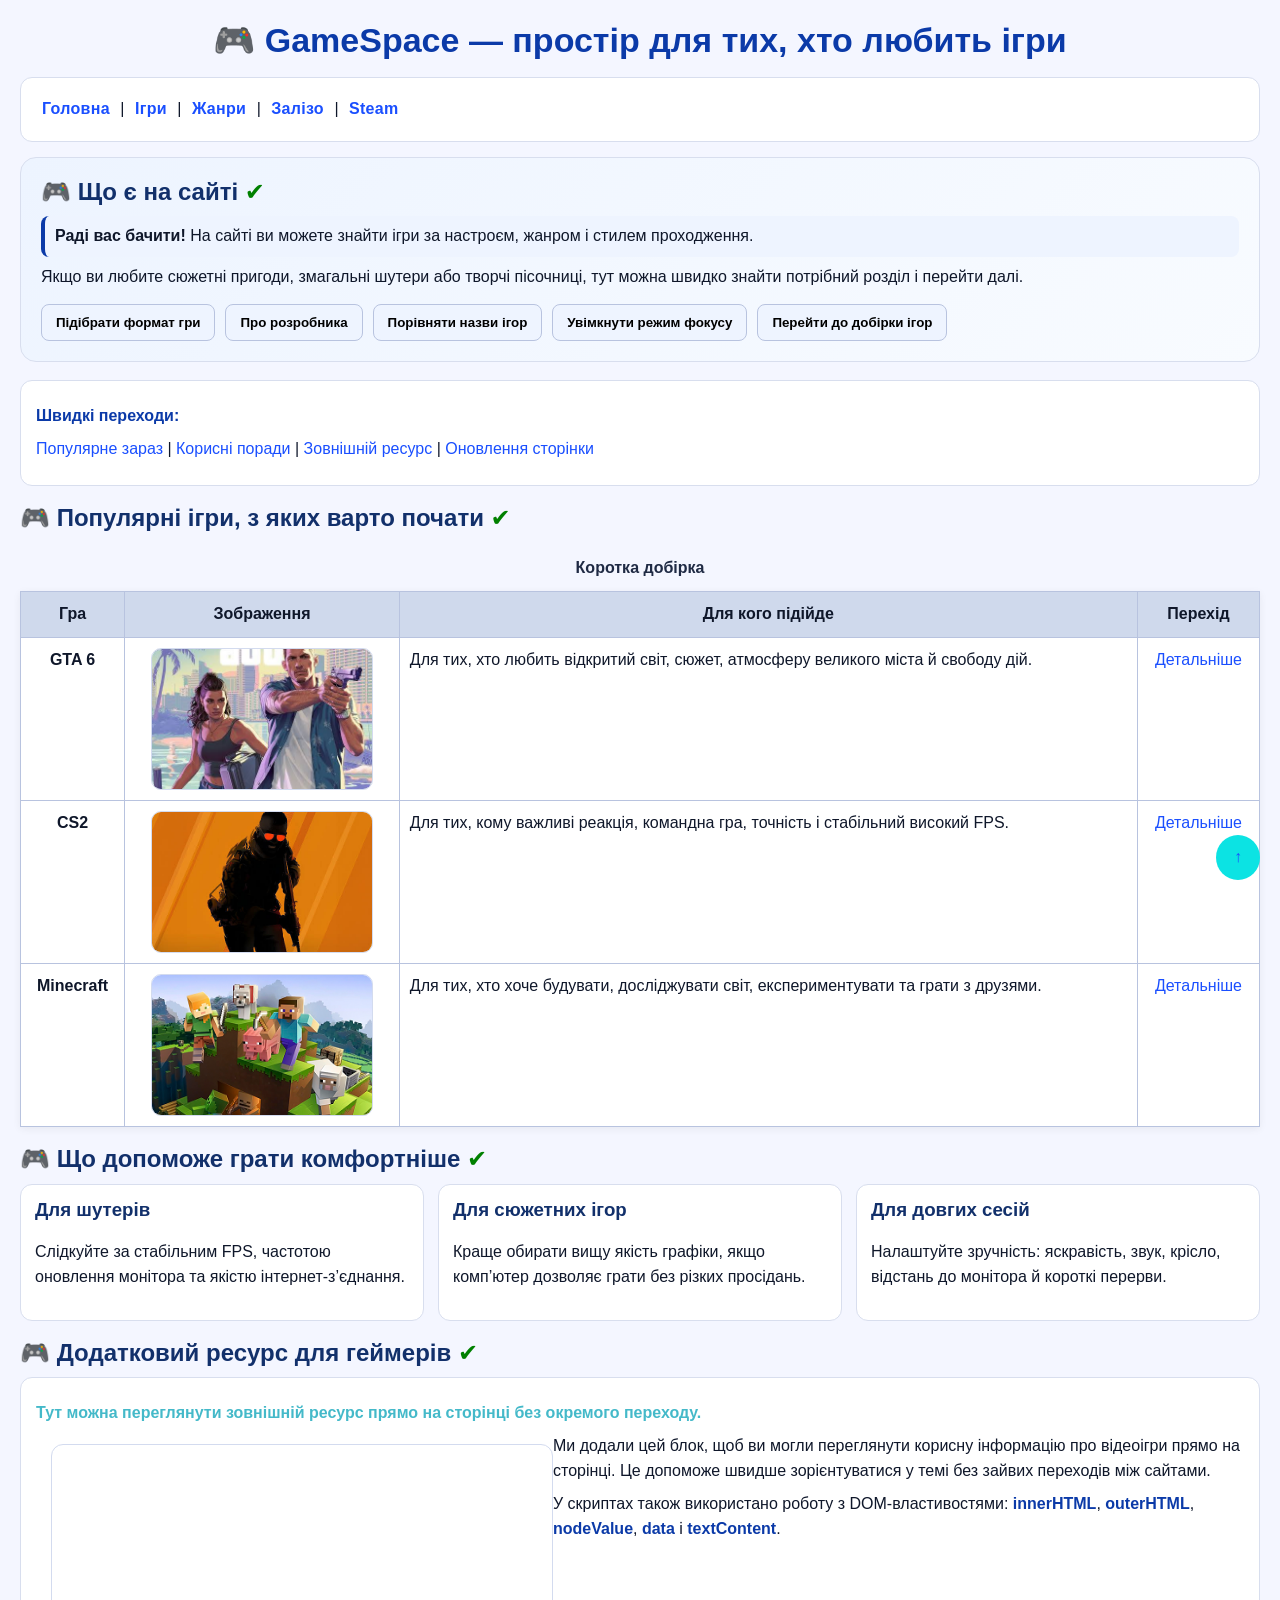
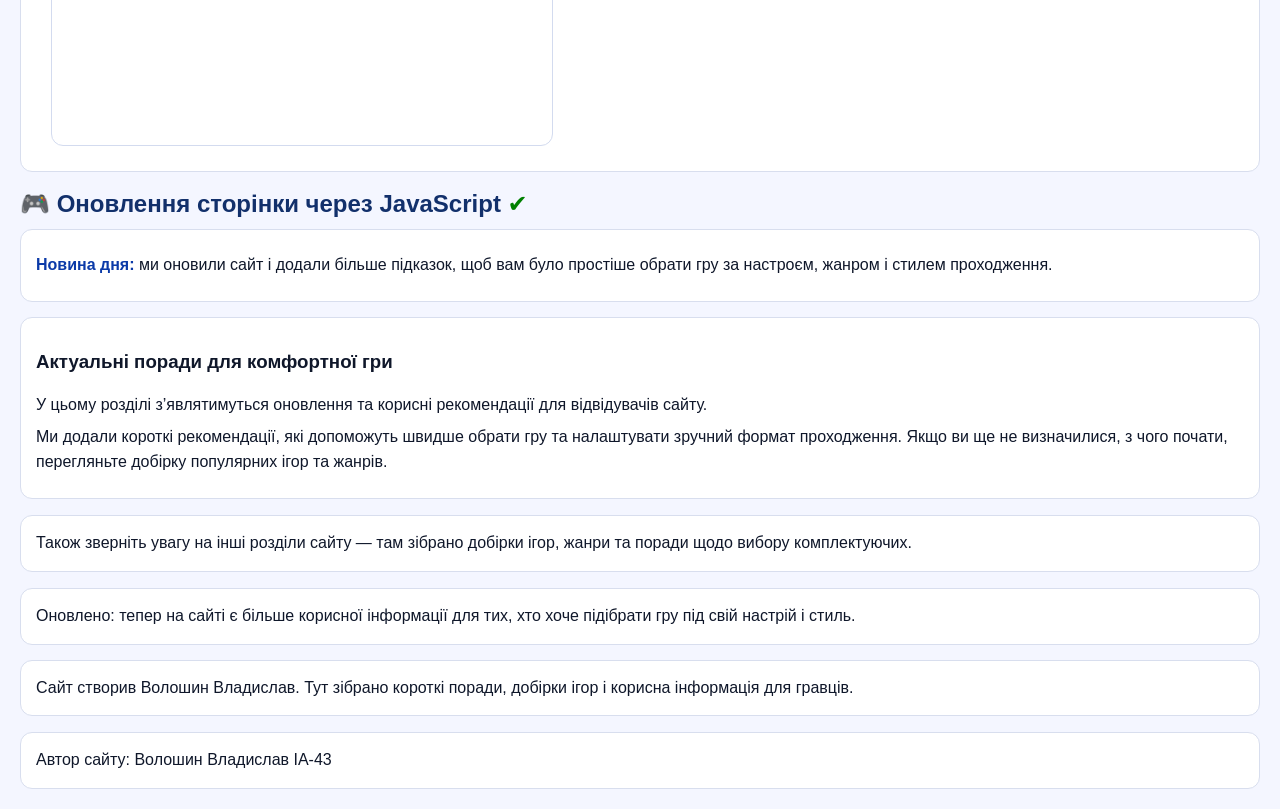
==== commit 2d169b4a: "games-project" ====
--- a/index.html
+++ b/index.html
@@ -2,158 +2,266 @@
 <html lang="uk">
 
 <head>
-
     <meta charset="utf-8">
     <meta name="author" content="Волошин Владислав ІА-43">
     <meta name="viewport" content="width=device-width, initial-scale=1">
-    <title>Комп’ютерні ігри — головна</title>
-
+    <title>GameSpace — сайт для геймерів</title>
 
     <link rel="stylesheet" href="style.css">
 
+    <style>
+        a {
+            color: #0a7a3c;
+            text-decoration: none;
+        }
+
+        a:hover {
+            text-decoration: underline;
+        }
+
+        .hero {
+            background: linear-gradient(135deg, #edf4ff, #f8fbff);
+            border: 1px solid #d8deee;
+            border-radius: 16px;
+            padding: 20px;
+            margin-bottom: 18px;
+        }
+
+        .hero h2 {
+            margin-top: 0;
+        }
+
+        .hero p {
+            margin: 8px 0;
+        }
+
+        .actionRow {
+            display: flex;
+            flex-wrap: wrap;
+            gap: 10px;
+            margin-top: 14px;
+        }
+
+        .actionRow button {
+            padding: 10px 14px;
+            border: 1px solid #b8c3df;
+            border-radius: 8px;
+            background: #eef4ff;
+            cursor: pointer;
+            font-weight: 700;
+        }
+
+        .actionRow button:hover {
+            background: #dce8ff;
+        }
+
+        .tipsGrid {
+            display: grid;
+            grid-template-columns: repeat(auto-fit, minmax(220px, 1fr));
+            gap: 14px;
+        }
+
+        .tipsCard {
+            background: #fff;
+            border: 1px solid #d8deee;
+            border-radius: 12px;
+            padding: 14px;
+        }
+
+        .tipsCard h3 {
+            margin-top: 0;
+            color: #12306b;
+        }
+    </style>
 </head>
 
 <body class="page">
     <a id="top"></a>
 
-    <h1 id="mainTitle">Комп’ютерні ігри</h1>
+    <h1 id="mainTitle">GameSpace — простір для тих, хто любить ігри</h1>
 
     <nav class="box navbar">
         <a href="index.html">Головна</a> |
         <a href="games.html">Ігри</a> |
         <a href="genres.html">Жанри</a> |
         <a href="hardware.html">Залізо</a> |
-        <a href="https://store.steampowered.com/" target="_blank" rel="noopener">Steam (інтернет)</a>
+        <a href="https://store.steampowered.com/" target="_blank" rel="noopener">Steam</a>
     </nav>
 
+    <section class="hero">
+        <h2>Що є на сайті</h2>
+        <p id="welcomeBox">
+            Тут зібрані короткі поради для гравців: що обрати, у що зіграти, який жанр вам підійде
+            та на які характеристики комп’ютера варто звернути увагу.
+        </p>
+        <p>
+            Якщо ви любите сюжетні пригоди, змагальні шутери або творчі пісочниці, тут можна швидко
+            знайти потрібний розділ і перейти далі.
+        </p>
+
+        <div class="actionRow">
+            <button onclick="userDialog()">Підібрати формат гри</button>
+            <button onclick="showDeveloperInfo('Волошин', 'Владислав')">Про розробника</button>
+            <button onclick="compareStrings('Counter-Strike 2', 'Minecraft')">Порівняти назви ігор</button>
+            <button onclick="changeBackgroundFor30Seconds()">Увімкнути режим фокусу</button>
+            <button onclick="goToGamesPage()">Перейти до добірки ігор</button>
+        </div>
+    </section>
+
     <div class="box">
-        <p>
-            <strong>Комп’ютерні ігри</strong> — це
-            <span class="highlight">поєднання розваги та навичок</span>: реакція, увага, стратегія й творчість.
-        </p> <!---->
-
-        <p>
-            Перейти:
-            <a href="#complexTbl">до таблиці</a> |
-            <a href="games.html#cs2">до CS2</a> (інша сторінка) |
-            <a href="genres.html#lists">до списків жанрів</a> (інша сторінка)
-        </p>
-    </div>
+        <p><strong>Швидкі переходи:</strong></p>
+        <p>
+            <a href="#popular">Популярне зараз</a> |
+            <a href="#tips">Корисні поради</a> |
+            <a href="#frame">Зовнішній ресурс</a> |
+            <a href="#dynamic">Оновлення сторінки</a>
+        </p>
+    </div>
+
+    <h2 id="popular">Популярні ігри, з яких варто почати</h2>
 
     <table class="mainTbl">
-        <caption><strong>ПОПУЛЯРНІ ІГРИ</strong></caption>
-        <thead>
-            <tr>
-                <th>GTA 6</th>
-                <th>CS2</th>
-                <th>Minecraft</th>
-                <th>Games (загальне)</th>
-            </tr>
-        </thead>
-
-        <tbody>
-            <tr class="tCenter">
-                <td>
-                    <a href="img/gta6.jpg" target="_blank" rel="noopener">
-                        <img src="img/gta6.jpg" alt="GTA 6" class="tblimg">
-                    </a>
-                </td>
-                <td>
-                    <a href="img/cs2.jpg" target="_blank" rel="noopener">
-                        <img src="img/cs2.jpg" alt="CS2" class="tblimg">
-                    </a>
-                </td>
-                <td>
-                    <a href="img/minecraft.jpg" target="_blank" rel="noopener">
-                        <img src="img/minecraft.jpg" alt="Minecraft" class="tblimg">
-                    </a>
-                </td>
-                <td>
-                    <a href="img/games.jpg" target="_blank" rel="noopener">
-                        <img src="img/games.jpg" alt="Games" class="tblimg">
-                    </a>
-                </td>
-            </tr>
-
-
-            <tr>
-                <td><a href="games.html#gta6">Перейти до GTA 6</a></td>
-                <td><a href="games.html#cs2">Перейти до CS2</a></td>
-                <td><a href="games.html#minecraft">Перейти до Minecraft</a></td>
-                <td><a href="genres.html#lists">Перейти до списків жанрів</a></td>
-            </tr>
-
-
-            <tr>
-                <td>Екшен з відкритим світом та місіями.</td>
-                <td>Командний онлайн-шутер, важливі FPS і ping.</td>
-                <td>Пісочниця: будівництво, виживання, сервери.</td>
-                <td>Сторінка про жанри та терміни (FPS, ping).</td>
-            </tr>
-        </tbody>
+        <caption>Коротка добірка</caption>
+        <tr>
+            <th>Гра</th>
+            <th>Зображення</th>
+            <th>Для кого підійде</th>
+            <th>Перехід</th>
+        </tr>
+        <tr>
+            <td class="tCenter"><strong>GTA 6</strong></td>
+            <td class="tCenter">
+                <img src="img/gta6.jpg" alt="GTA 6" class="tblimg">
+            </td>
+            <td>
+                Для тих, хто любить відкритий світ, сюжет, атмосферу великого міста й свободу дій.
+            </td>
+            <td class="tCenter">
+                <a href="games.html#gta6">Детальніше</a>
+            </td>
+        </tr>
+        <tr>
+            <td class="tCenter"><strong>CS2</strong></td>
+            <td class="tCenter">
+                <img src="img/cs2.jpg" alt="CS2" class="tblimg">
+            </td>
+            <td>
+                Для тих, кому важливі реакція, командна гра, точність і стабільний високий FPS.
+            </td>
+            <td class="tCenter">
+                <a href="games.html#cs2">Детальніше</a>
+            </td>
+        </tr>
+        <tr>
+            <td class="tCenter"><strong>Minecraft</strong></td>
+            <td class="tCenter">
+                <img src="img/minecraft.jpg" alt="Minecraft" class="tblimg">
+            </td>
+            <td>
+                Для тих, хто хоче будувати, досліджувати світ, експериментувати та грати з друзями.
+            </td>
+            <td class="tCenter">
+                <a href="games.html#minecraft">Детальніше</a>
+            </td>
+        </tr>
     </table>
 
-    <table id="complexTbl" class="mainTbl">
-        <caption><strong>НАЛАШТУВАННЯ ДЛЯ РІЗНИХ СТИЛІВ ГРИ</strong></caption>
-
-        <colgroup>
-            <col class="col25">
-            <col class="col25">
-            <col class="col25">
-            <col class="col25">
-        </colgroup>
-
-        <thead>
-            <tr>
-                <th class="tLeft">Профіль</th>
-                <th class="tCenter">Роздільність</th>
-                <th class="tRight">FPS</th>
-                <th class="tCenter">Порада</th>
-            </tr>
-        </thead>
-
-        <tbody>
-            <tr>
-                <td rowspan="2"><strong>Кіберспорт (CS2)</strong></td>
-                <td class="tCenter">1920×1080</td>
-                <td class="tRight">200+</td>
-                <td class="tCenter">мінімум ефектів</td>
-            </tr>
-
-            <tr>
-                <td class="tCenter">1280×960</td>
-                <td class="tRight">240+</td>
-                <td class="tCenter"><em>максимум плавності</em></td>
-            </tr>
-
-            <tr>
-                <td><strong>Відкритий світ (GTA 6)</strong></td>
-                <td colspan="2" class="tCenter"><em>2560×1440, 60–120 FPS</em></td>
-                <td class="tCenter">баланс графіки</td>
-            </tr>
-        </tbody>
-    </table>
-
-    <h2 id="frame">Плаваючий фрейм</h2>
-
-    <iframe class="floatFrame" src="https://uk.wikipedia.org/wiki/%D0%92%D1%96%D0%B4%D0%B5%D0%BE%D0%B3%D1%80%D0%B0"
-        width="360" height="220" title="Відеогра">
-    </iframe>
-
-    <p class="clear">Повернутися: <a href="#top">на початок</a></p>
-
-
-    <p style="background:#fff7cc; padding:10px; border-left:6px solid #ffb300; border-radius:10px;">
-        Вище було згадано такі ігри:
-    </p>
-
-
-    <p class="pImportant"><em>GTA 6</em>, <em>CS2</em>, <em>Minecraft</em>.</p>
-
-    <p class="box">Автор: Волошин Владислав ІА-43</p>
+    <h2 id="tips">Що допоможе грати комфортніше</h2>
+
+    <div class="tipsGrid">
+        <div class="tipsCard">
+            <h3>Для шутерів</h3>
+            <p>Слідкуйте за стабільним FPS, частотою оновлення монітора та якістю інтернет-з’єднання.</p>
+        </div>
+
+        <div class="tipsCard">
+            <h3>Для сюжетних ігор</h3>
+            <p>Краще обирати вищу якість графіки, якщо комп’ютер дозволяє грати без різких просідань.</p>
+        </div>
+
+        <div class="tipsCard">
+            <h3>Для довгих сесій</h3>
+            <p>Налаштуйте зручність: яскравість, звук, крісло, відстань до монітора й короткі перерви.</p>
+        </div>
+    </div>
+
+    <h2 id="frame">Додатковий ресурс для геймерів</h2>
+
+    <div class="box" id="htmlExample">
+        <p id="commentText">Тут можна переглянути зовнішній ресурс прямо на сторінці без окремого переходу.</p>
+
+        <iframe src="https://uk.wikipedia.org/wiki/Відеогра" width="500" height="300" class="floatFrame"
+            title="Відеоігри"></iframe>
+
+        <p>
+            Ми додали цей блок, щоб ви могли переглянути корисну інформацію про відеоігри прямо на сторінці.
+            Це допоможе швидше зорієнтуватися у темі без зайвих переходів між сайтами.
+        </p>
+        <p>
+            У скриптах також використано роботу з DOM-властивостями:
+            <strong>innerHTML</strong>, <strong>outerHTML</strong>, <strong>nodeValue</strong>,
+            <strong>data</strong> і <strong>textContent</strong>.
+        </p>
+
+        <p class="clear"></p>
+    </div>
+
+    <h2 id="dynamic">Оновлення сторінки через JavaScript</h2>
+
+    <div class="box">
+        <script>
+            document.write("<p><strong>Новина дня:</strong> ми оновили сайт і додали більше підказок, щоб вам було простіше обрати гру за настроєм, жанром і стилем проходження.</p>");
+        </script>
+    </div>
+
+    <div class="box" id="dynamicBlock">
+        <p>У цьому розділі з’являтимуться оновлення та корисні рекомендації для відвідувачів сайту.</p>
+    </div>
+
+    <p class="box" id="replaceMe">Ми постійно доповнюємо сайт, щоб зробити вибір ігор зручнішим і цікавішим.</p>
+
+    <p class="box" id="removeMe">Тут може відображатися тимчасова інформація, яка зникає після оновлення сторінки.</p>
+
+    <div class="box" id="authorBox">
+        Тут ви можете знайти коротку інформацію про автора та мету цього сайту.
+    </div>
+
+    <p class="box">Автор сайту: Волошин Владислав ІА-43</p>
 
     <a href="#top" class="toTop">↑</a>
 
+    <!-- Внутрішній скрипт: alert, prompt, confirm -->
+    <script src="script.js"></script>
+
+    <script>
+        alert("Вітаємо на GameSpace!");
+
+        const visitorName = prompt("Як до вас звертатися?", "Гість");
+        const wantsFocusMode = confirm("Увімкнути спокійний фон сторінки на 30 секунд?");
+
+        window.addEventListener("load", function () {
+            const welcomeBox = document.getElementById("welcomeBox");
+
+            if (welcomeBox) {
+                if (visitorName !== null && visitorName.trim() !== "") {
+                    welcomeBox.innerHTML =
+                        "<strong>Раді вас бачити, " + visitorName + "!</strong> На сайті ви можете знайти ігри за настроєм, жанром і стилем проходження.";
+                } else {
+                    welcomeBox.innerHTML =
+                        "<strong>Раді вас бачити!</strong> На сайті ви можете знайти ігри за настроєм, жанром і стилем проходження.";
+                }
+            }
+
+            if (wantsFocusMode) {
+                const oldBackground = document.body.style.backgroundColor;
+                document.body.style.backgroundColor = "#eefbe7";
+
+                setTimeout(function () {
+                    document.body.style.backgroundColor = oldBackground;
+                }, 30000);
+            }
+        });
+    </script>
 </body>
 
 </html>
--- a/style.css
+++ b/style.css
@@ -1,4 +1,3 @@
-
 body {
     font-family: Arial, system-ui, sans-serif;
     margin: 20px;
@@ -34,6 +33,10 @@
     text-decoration: underline;
     text-decoration-thickness: 2px;
     text-underline-offset: 3px;
+}
+
+a:link {
+    color: #1a4fff;
 }
 
 a:visited {
@@ -169,7 +172,9 @@
 }
 
 
-ul,ol,dl {
+ul,
+ol,
+dl {
     margin: 10px 0 10px 26px;
 }
 
@@ -213,7 +218,12 @@
 }
 
 
-h1,h2,h3,h4,h5,h6 {
+h1,
+h2,
+h3,
+h4,
+h5,
+h6 {
     font-family: Arial, system-ui, sans-serif;
     line-height: 1.2;
 }
@@ -232,20 +242,20 @@
 }
 
 /* ДС */
-.navbar > a {
+.navbar>a {
     display: inline-block;
     padding: 4px 6px;
     border-radius: 6px;
 }
 
 /* ДС */
-.square-list > li {
+.square-list>li {
     color: #12306b;
     font-weight: 600;
 }
 
 /* СС */
-h2 + p {
+h2+p {
     background: #eef4ff;
     padding: 8px 10px;
     border-left: 4px solid #0b3aa8;
@@ -253,7 +263,7 @@
 }
 
 /* СС */
-h2 + table {
+h2+table {
     box-shadow: 0 2px 8px rgba(0, 0, 0, 0.06);
 }
 
@@ -267,7 +277,7 @@
 }
 
 /* ДС */
-.box > p strong {
+.box>p strong {
     color: #0b3aa8;
 }
 
@@ -289,13 +299,11 @@
     font-weight: bold;
 }
 
-a:link {
-    color: #1a4fff;
-}
 
 .box p:first-child {
     font-weight: bold;
-    color: #0b3aa8;
+    color: #44b9c9;
+
 }
 
 h2::before {
@@ -305,5 +313,4 @@
 h2::after {
     content: " ✔";
     color: green;
-}
-
+}
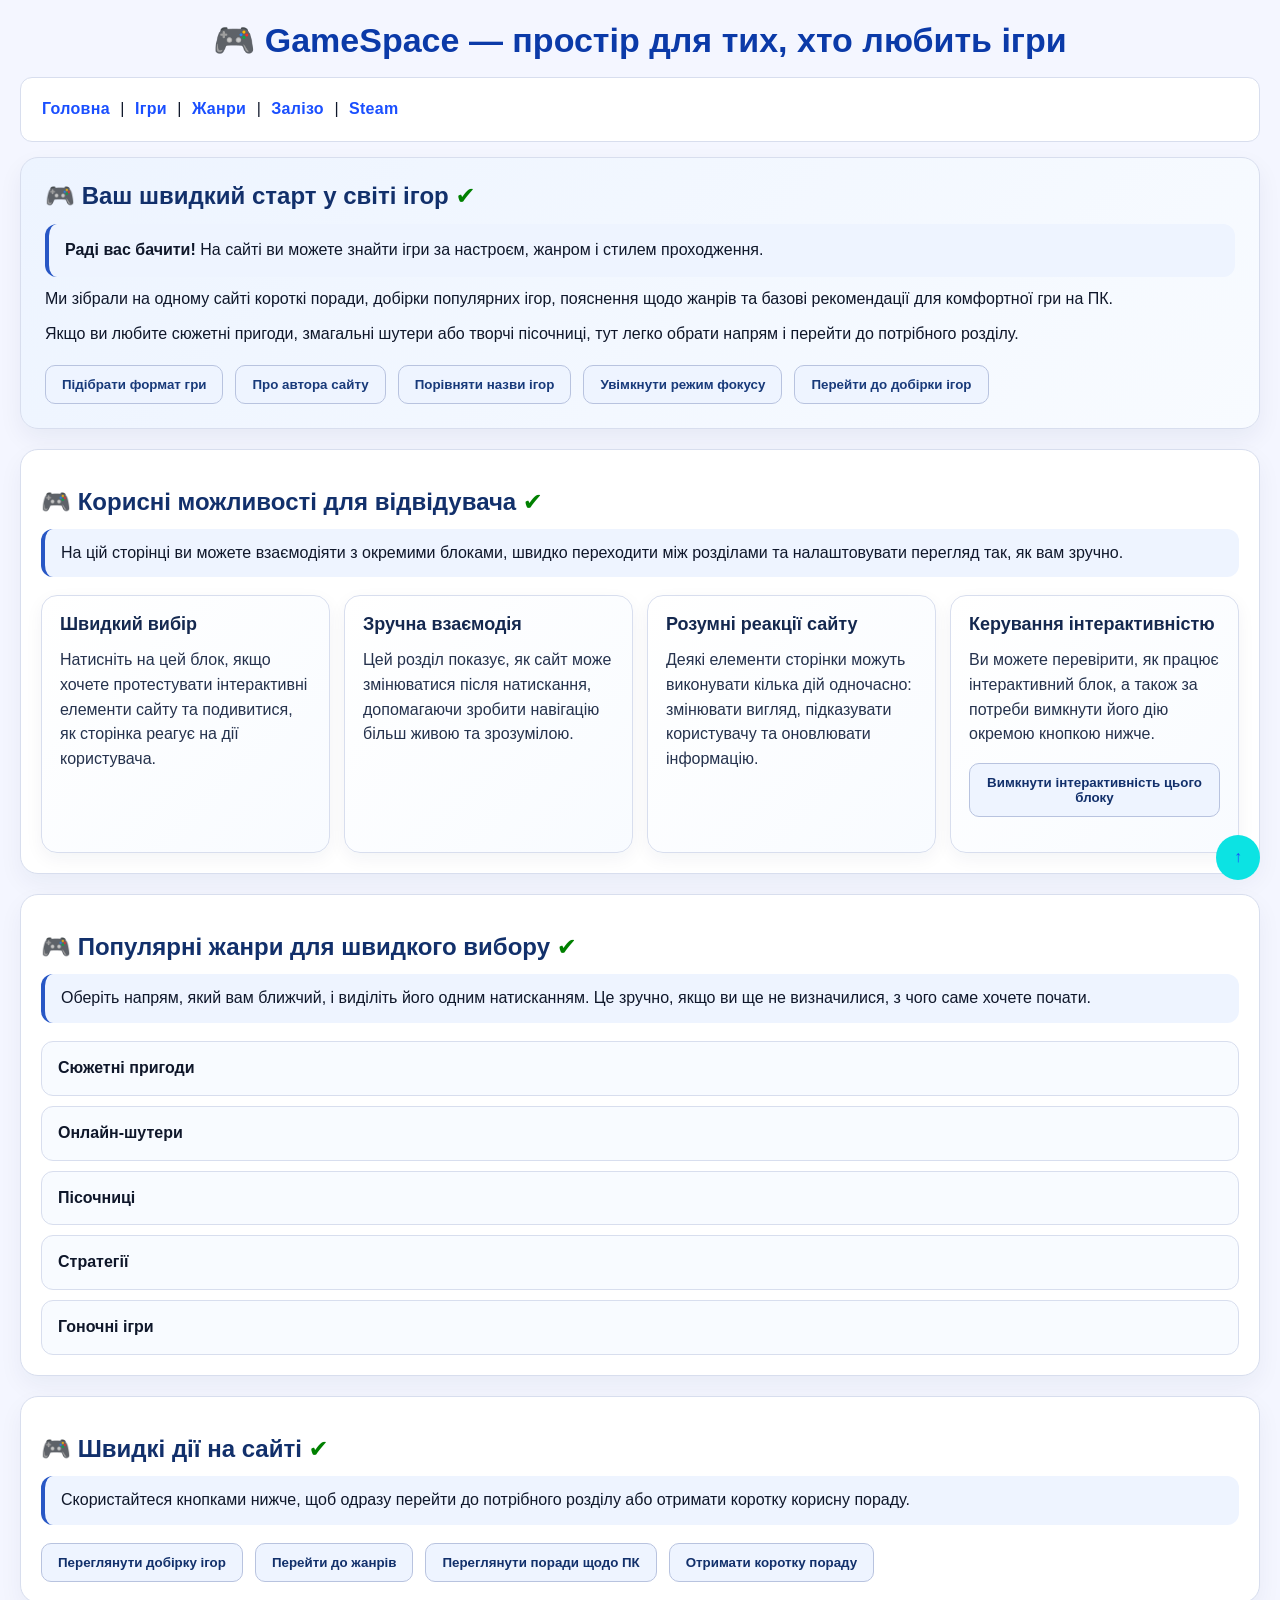
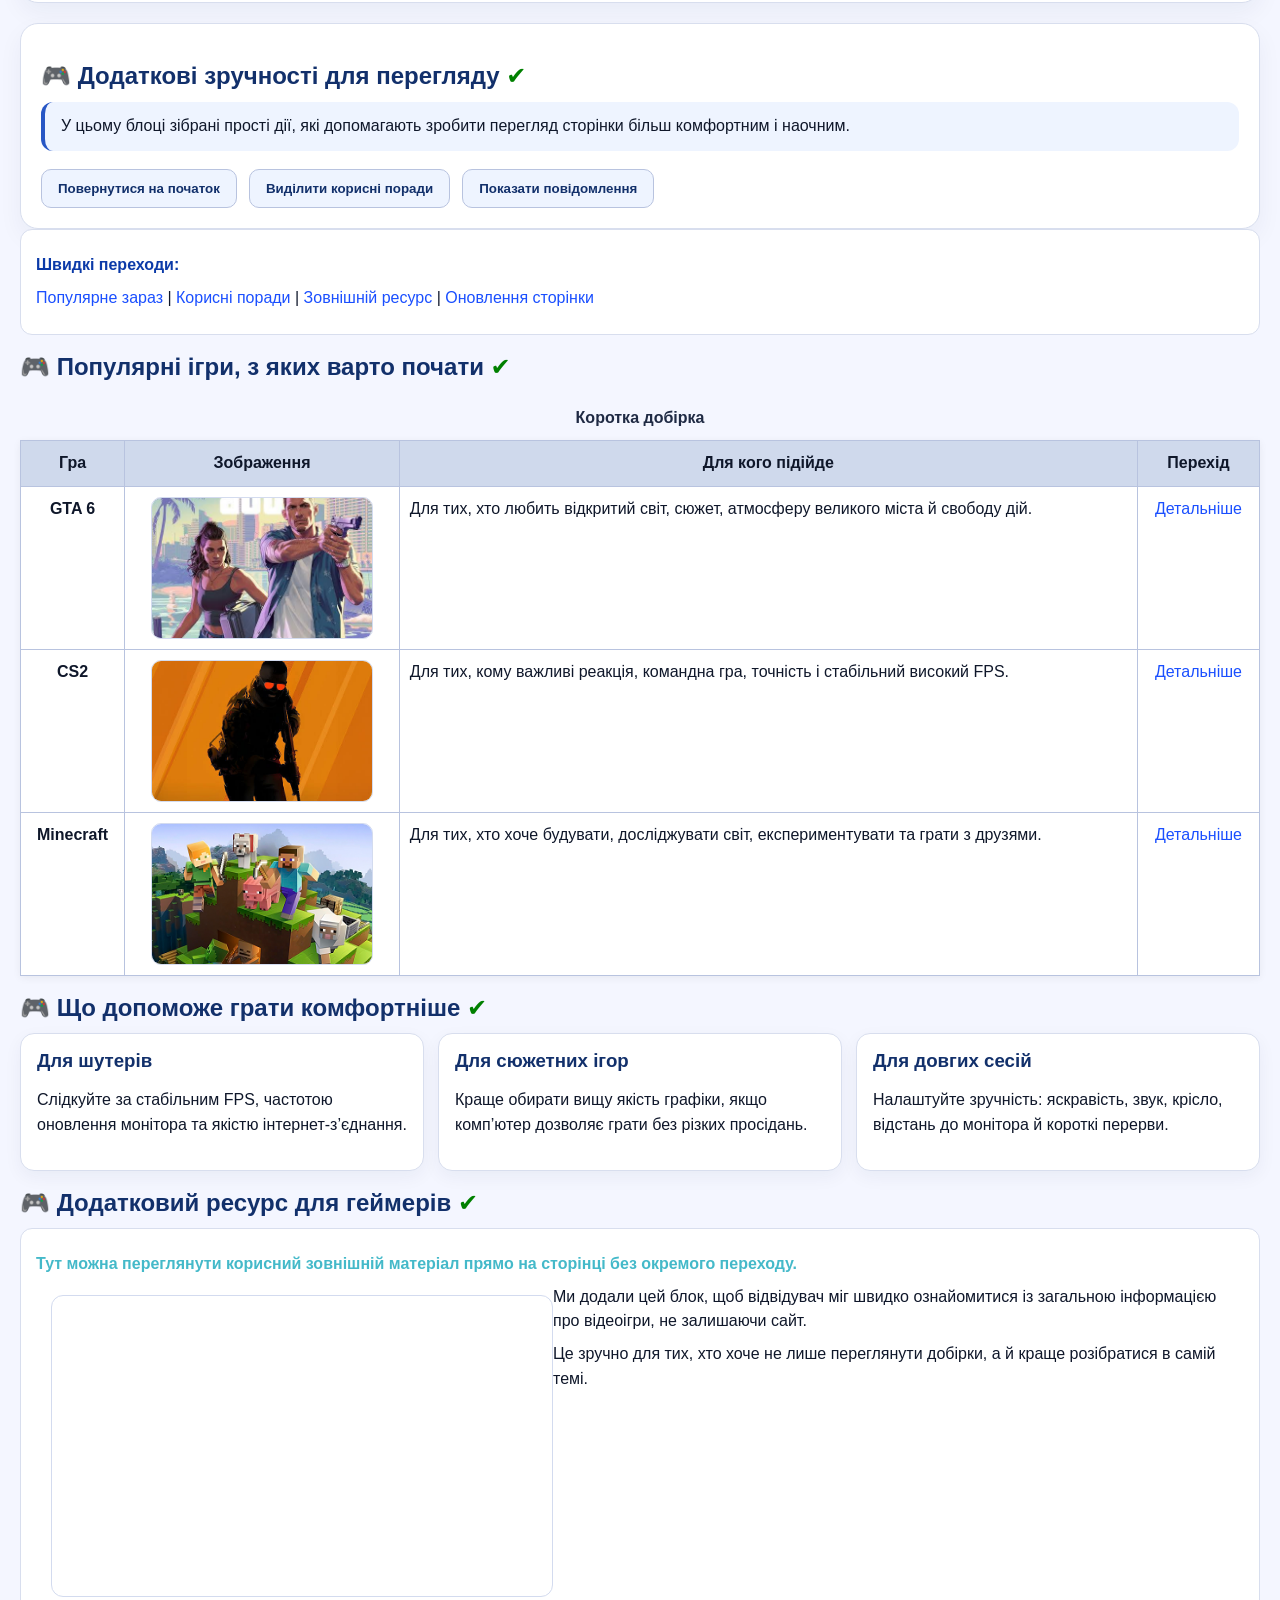
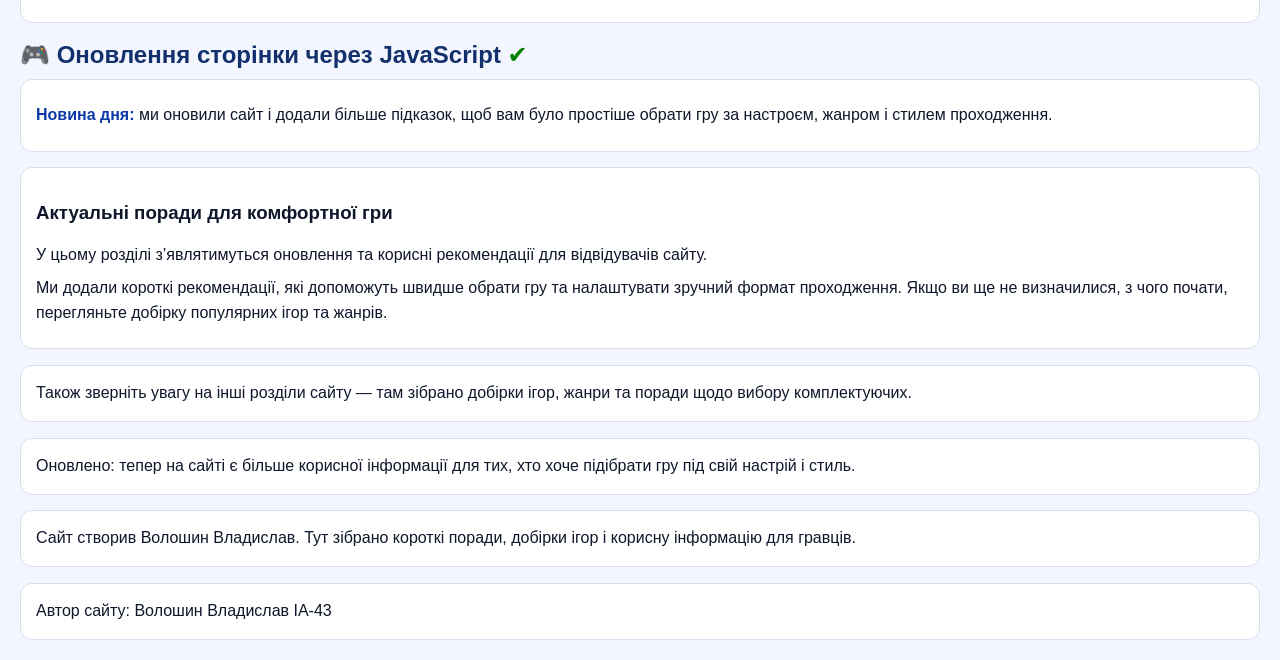
==== commit 183f17ca: "games-project" ====
--- a/index.html
+++ b/index.html
@@ -22,37 +22,50 @@
         .hero {
             background: linear-gradient(135deg, #edf4ff, #f8fbff);
             border: 1px solid #d8deee;
-            border-radius: 16px;
-            padding: 20px;
-            margin-bottom: 18px;
+            border-radius: 18px;
+            padding: 24px;
+            margin-bottom: 20px;
+            box-shadow: 0 10px 24px rgba(20, 41, 86, 0.06);
         }
 
         .hero h2 {
             margin-top: 0;
+            margin-bottom: 14px;
         }
 
         .hero p {
-            margin: 8px 0;
+            margin: 10px 0;
+        }
+
+        .welcomeText {
+            background: #eef4ff;
+            border-left: 4px solid #2857c5;
+            border-radius: 12px;
+            padding: 14px 16px;
         }
 
         .actionRow {
             display: flex;
             flex-wrap: wrap;
-            gap: 10px;
-            margin-top: 14px;
+            gap: 12px;
+            margin-top: 18px;
         }
 
         .actionRow button {
-            padding: 10px 14px;
+            padding: 11px 16px;
             border: 1px solid #b8c3df;
-            border-radius: 8px;
+            border-radius: 10px;
             background: #eef4ff;
             cursor: pointer;
             font-weight: 700;
+            color: #183a7a;
+            transition: background 0.2s ease, transform 0.2s ease, box-shadow 0.2s ease;
         }
 
         .actionRow button:hover {
             background: #dce8ff;
+            transform: translateY(-1px);
+            box-shadow: 0 6px 14px rgba(25, 58, 122, 0.08);
         }
 
         .tipsGrid {
@@ -64,13 +77,139 @@
         .tipsCard {
             background: #fff;
             border: 1px solid #d8deee;
-            border-radius: 12px;
-            padding: 14px;
+            border-radius: 14px;
+            padding: 16px;
+            box-shadow: 0 6px 18px rgba(20, 41, 86, 0.05);
         }
 
         .tipsCard h3 {
             margin-top: 0;
+            margin-bottom: 8px;
             color: #12306b;
+        }
+
+        .sectionCard {
+            background: #fff;
+            border: 1px solid #d8deee;
+            border-radius: 18px;
+            padding: 20px;
+            margin-top: 20px;
+            box-shadow: 0 10px 24px rgba(20, 41, 86, 0.05);
+        }
+
+        .sectionLead {
+            background: #eef4ff;
+            border-left: 4px solid #2857c5;
+            border-radius: 12px;
+            padding: 12px 16px;
+            margin-top: 12px;
+            margin-bottom: 18px;
+        }
+
+        .interactiveGrid {
+            display: grid;
+            grid-template-columns: repeat(auto-fit, minmax(230px, 1fr));
+            gap: 14px;
+            margin-top: 14px;
+        }
+
+        .demoCard {
+            background: linear-gradient(135deg, #ffffff, #f8fbff);
+            border: 1px solid #d8deee;
+            border-radius: 16px;
+            padding: 18px;
+            box-shadow: 0 6px 18px rgba(20, 41, 86, 0.05);
+            transition: transform 0.2s ease, box-shadow 0.2s ease, border-color 0.2s ease, background 0.2s ease;
+            cursor: pointer;
+            min-height: 220px;
+        }
+
+        .demoCard:hover {
+            transform: translateY(-3px);
+            box-shadow: 0 10px 22px rgba(20, 41, 86, 0.09);
+            border-color: #a9bce8;
+        }
+
+        .demoCard.activeCard {
+            background: #eef8ff;
+            border-color: #5b8def;
+        }
+
+        .demoCard h3 {
+            margin-top: 0;
+            margin-bottom: 12px;
+            color: #14284f;
+            font-size: 18px;
+        }
+
+        .demoCard p {
+            margin: 0;
+            color: #25324d;
+        }
+
+        .genreList {
+            list-style: none;
+            margin: 14px 0 0;
+            padding: 0;
+            display: grid;
+            gap: 10px;
+        }
+
+        .genreList li {
+            background: #f8fbff;
+            border: 1px solid #d8deee;
+            border-radius: 12px;
+            padding: 14px 16px;
+            cursor: pointer;
+            transition: background 0.2s ease, border-color 0.2s ease, transform 0.2s ease;
+            font-weight: 600;
+        }
+
+        .genreList li:hover {
+            background: #edf4ff;
+            transform: translateX(4px);
+        }
+
+        .genreList li.selectedGenre {
+            background: #dff4df;
+            border-color: #65a865;
+            font-weight: 700;
+        }
+
+        .menuRow {
+            display: flex;
+            flex-wrap: wrap;
+            gap: 12px;
+            margin-top: 14px;
+        }
+
+        .siteBtn {
+            padding: 11px 16px;
+            border: 1px solid #b8c3df;
+            border-radius: 10px;
+            background: #eef4ff;
+            color: #12306b;
+            font-weight: 700;
+            cursor: pointer;
+            transition: background 0.2s ease, transform 0.2s ease, box-shadow 0.2s ease;
+        }
+
+        .siteBtn:hover {
+            background: #dce8ff;
+            transform: translateY(-1px);
+            box-shadow: 0 6px 14px rgba(25, 58, 122, 0.08);
+        }
+
+        .tipsAccent {
+            outline: 2px solid #83b6ff;
+            outline-offset: 4px;
+            border-radius: 12px;
+        }
+
+        .smallNote {
+            font-size: 14px;
+            color: #5c6985;
+            margin-top: 10px;
         }
     </style>
 </head>
@@ -89,22 +228,122 @@
     </nav>
 
     <section class="hero">
-        <h2>Що є на сайті</h2>
-        <p id="welcomeBox">
-            Тут зібрані короткі поради для гравців: що обрати, у що зіграти, який жанр вам підійде
-            та на які характеристики комп’ютера варто звернути увагу.
-        </p>
+        <h2>Ваш швидкий старт у світі ігор</h2>
+
+        <p id="welcomeBox" class="welcomeText">
+            Тут ви можете швидко знайти ігри за настроєм, жанром і стилем проходження.
+        </p>
+
         <p>
-            Якщо ви любите сюжетні пригоди, змагальні шутери або творчі пісочниці, тут можна швидко
-            знайти потрібний розділ і перейти далі.
+            Ми зібрали на одному сайті короткі поради, добірки популярних ігор, пояснення щодо жанрів
+            та базові рекомендації для комфортної гри на ПК.
+        </p>
+
+        <p>
+            Якщо ви любите сюжетні пригоди, змагальні шутери або творчі пісочниці,
+            тут легко обрати напрям і перейти до потрібного розділу.
         </p>
 
         <div class="actionRow">
             <button onclick="userDialog()">Підібрати формат гри</button>
-            <button onclick="showDeveloperInfo('Волошин', 'Владислав')">Про розробника</button>
+            <button onclick="showDeveloperInfo('Волошин', 'Владислав')">Про автора сайту</button>
             <button onclick="compareStrings('Counter-Strike 2', 'Minecraft')">Порівняти назви ігор</button>
             <button onclick="changeBackgroundFor30Seconds()">Увімкнути режим фокусу</button>
             <button onclick="goToGamesPage()">Перейти до добірки ігор</button>
+        </div>
+    </section>
+
+    <section class="sectionCard">
+        <h2>Корисні можливості для відвідувача</h2>
+
+        <p class="sectionLead">
+            На цій сторінці ви можете взаємодіяти з окремими блоками, швидко переходити між розділами
+            та налаштовувати перегляд так, як вам зручно.
+        </p>
+
+        <div class="interactiveGrid">
+            <div class="demoCard" id="mouseCard" onclick="cardClickFromAttribute(event)">
+                <h3>Швидкий вибір</h3>
+                <p>
+                    Натисніть на цей блок, якщо хочете протестувати інтерактивні елементи сайту
+                    та подивитися, як сторінка реагує на дії користувача.
+                </p>
+            </div>
+
+            <div class="demoCard" id="propertyCard">
+                <h3>Зручна взаємодія</h3>
+                <p>
+                    Цей розділ показує, як сайт може змінюватися після натискання,
+                    допомагаючи зробити навігацію більш живою та зрозумілою.
+                </p>
+            </div>
+
+            <div class="demoCard" id="multiHandlerCard">
+                <h3>Розумні реакції сайту</h3>
+                <p>
+                    Деякі елементи сторінки можуть виконувати кілька дій одночасно:
+                    змінювати вигляд, підказувати користувачу та оновлювати інформацію.
+                </p>
+            </div>
+
+            <div class="demoCard" id="objectHandlerCard">
+                <h3>Керування інтерактивністю</h3>
+                <p id="objectHandlerText">
+                    Ви можете перевірити, як працює інтерактивний блок, а також за потреби
+                    вимкнути його дію окремою кнопкою нижче.
+                </p>
+                <div style="margin-top: 16px;">
+                    <button class="siteBtn" id="removeObjectHandlerBtn" type="button">Вимкнути інтерактивність цього блоку</button>
+                </div>
+            </div>
+        </div>
+    </section>
+
+    <section class="sectionCard">
+        <h2>Популярні жанри для швидкого вибору</h2>
+
+        <p class="sectionLead">
+            Оберіть напрям, який вам ближчий, і виділіть його одним натисканням.
+            Це зручно, якщо ви ще не визначилися, з чого саме хочете почати.
+        </p>
+
+        <ul id="genreList" class="genreList">
+            <li>Сюжетні пригоди</li>
+            <li>Онлайн-шутери</li>
+            <li>Пісочниці</li>
+            <li>Стратегії</li>
+            <li>Гоночні ігри</li>
+        </ul>
+    </section>
+
+    <section class="sectionCard">
+        <h2>Швидкі дії на сайті</h2>
+
+        <p class="sectionLead">
+            Скористайтеся кнопками нижче, щоб одразу перейти до потрібного розділу
+            або отримати коротку корисну пораду.
+        </p>
+
+        <div id="actionMenu" class="menuRow">
+            <button class="siteBtn" type="button" data-action="openGames">Переглянути добірку ігор</button>
+            <button class="siteBtn" type="button" data-action="openGenres">Перейти до жанрів</button>
+            <button class="siteBtn" type="button" data-action="openHardware">Переглянути поради щодо ПК</button>
+            <button class="siteBtn" type="button" data-action="showAdvice">Отримати коротку пораду</button>
+        </div>
+    </section>
+
+    <section class="sectionCard">
+        <h2>Додаткові зручності для перегляду</h2>
+
+        <p class="sectionLead">
+            У цьому блоці зібрані прості дії, які допомагають зробити перегляд сторінки
+            більш комфортним і наочним.
+        </p>
+
+        <div id="behaviorPanel" class="menuRow">
+            <button class="siteBtn" type="button" data-behavior="scrollTop">Повернутися на початок</button>
+            <button class="siteBtn" type="button" data-behavior="toggleHighlight">Виділити корисні поради</button>
+            <button class="siteBtn" type="button" data-behavior="showMessage">Показати повідомлення</button>
         </div>
     </section>
 
@@ -188,19 +427,17 @@
     <h2 id="frame">Додатковий ресурс для геймерів</h2>
 
     <div class="box" id="htmlExample">
-        <p id="commentText">Тут можна переглянути зовнішній ресурс прямо на сторінці без окремого переходу.</p>
+        <p id="commentText">Тут можна переглянути корисний зовнішній матеріал прямо на сторінці без окремого переходу.</p>
 
         <iframe src="https://uk.wikipedia.org/wiki/Відеогра" width="500" height="300" class="floatFrame"
             title="Відеоігри"></iframe>
 
         <p>
-            Ми додали цей блок, щоб ви могли переглянути корисну інформацію про відеоігри прямо на сторінці.
-            Це допоможе швидше зорієнтуватися у темі без зайвих переходів між сайтами.
+            Ми додали цей блок, щоб відвідувач міг швидко ознайомитися із загальною інформацією
+            про відеоігри, не залишаючи сайт.
         </p>
         <p>
-            У скриптах також використано роботу з DOM-властивостями:
-            <strong>innerHTML</strong>, <strong>outerHTML</strong>, <strong>nodeValue</strong>,
-            <strong>data</strong> і <strong>textContent</strong>.
+            Це зручно для тих, хто хоче не лише переглянути добірки, а й краще розібратися в самій темі.
         </p>
 
         <p class="clear"></p>
@@ -230,7 +467,7 @@
 
     <a href="#top" class="toTop">↑</a>
 
-    <!-- Внутрішній скрипт: alert, prompt, confirm -->
+    
     <script src="script.js"></script>
 
     <script>
--- a/style.css
+++ b/style.css
@@ -313,4 +313,92 @@
 h2::after {
     content: " ✔";
     color: green;
+}
+.interactiveSection {
+    margin-top: 18px;
+}
+
+.interactiveGrid {
+    display: grid;
+    grid-template-columns: repeat(auto-fit, minmax(230px, 1fr));
+    gap: 14px;
+    margin-top: 14px;
+}
+
+.demoCard {
+    background: linear-gradient(135deg, #ffffff, #f5f8ff);
+    border: 1px solid #d8deee;
+    border-radius: 14px;
+    padding: 16px;
+    box-shadow: 0 4px 12px rgba(0, 0, 0, 0.05);
+    transition: transform 0.2s ease, box-shadow 0.2s ease, border-color 0.2s ease;
+    cursor: pointer;
+}
+
+.demoCard:hover {
+    transform: translateY(-3px);
+    box-shadow: 0 8px 20px rgba(0, 0, 0, 0.08);
+    border-color: #a9bce8;
+}
+
+.demoCard.activeCard {
+    background: #eef8ff;
+    border-color: #5b8def;
+}
+
+.genreList {
+    list-style: none;
+    margin: 14px 0 0;
+    padding: 0;
+    display: grid;
+    gap: 10px;
+}
+
+.genreList li {
+    background: #f8fbff;
+    border: 1px solid #d8deee;
+    border-radius: 10px;
+    padding: 12px 14px;
+    cursor: pointer;
+    transition: background 0.2s ease, border-color 0.2s ease, transform 0.2s ease;
+}
+
+.genreList li:hover {
+    background: #edf4ff;
+    transform: translateX(4px);
+}
+
+.genreList li.selectedGenre {
+    background: #dff4df;
+    border-color: #65a865;
+    font-weight: 700;
+}
+
+.menuRow {
+    display: flex;
+    flex-wrap: wrap;
+    gap: 10px;
+    margin-top: 14px;
+}
+
+.siteBtn {
+    padding: 10px 16px;
+    border: 1px solid #b8c3df;
+    border-radius: 10px;
+    background: #eef4ff;
+    color: #12306b;
+    font-weight: 700;
+    cursor: pointer;
+    transition: background 0.2s ease, transform 0.2s ease;
+}
+
+.siteBtn:hover {
+    background: #dce8ff;
+    transform: translateY(-1px);
+}
+
+.tipsAccent {
+    outline: 2px solid #83b6ff;
+    outline-offset: 4px;
+    border-radius: 12px;
 }
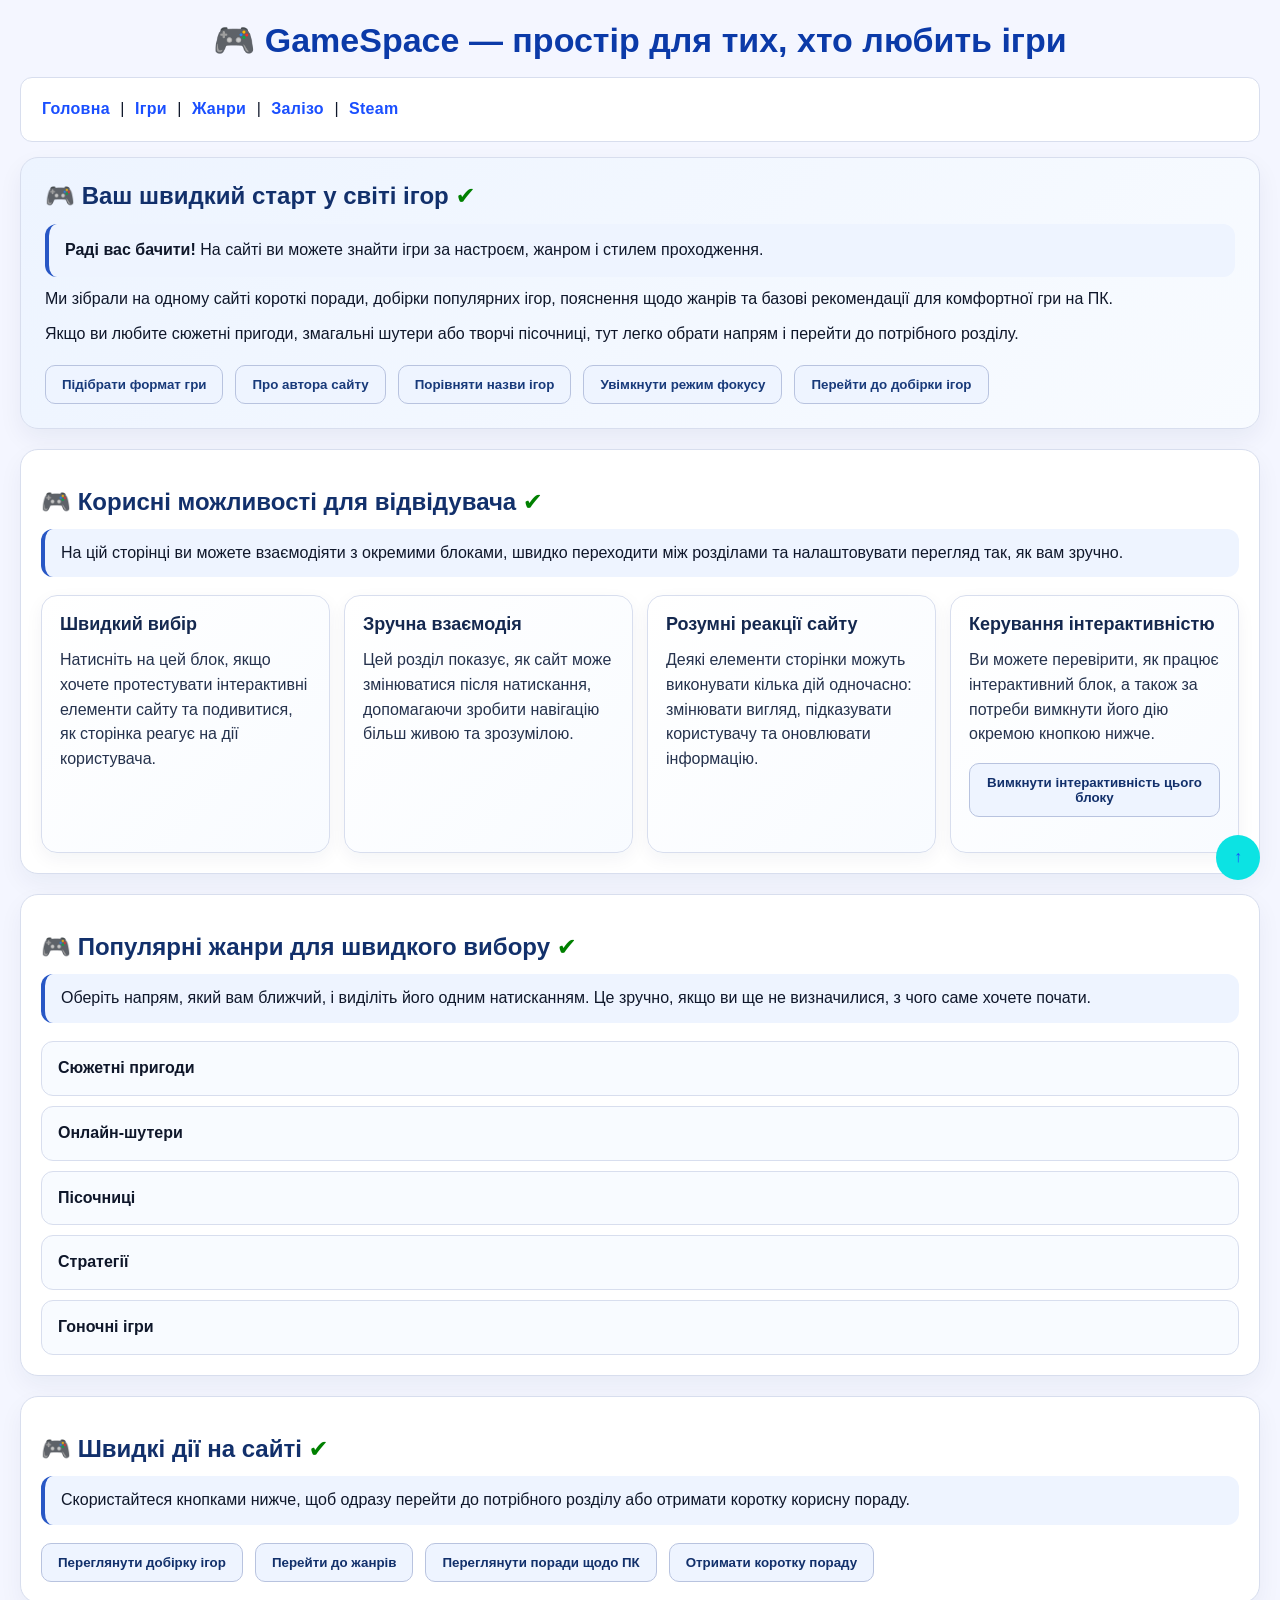
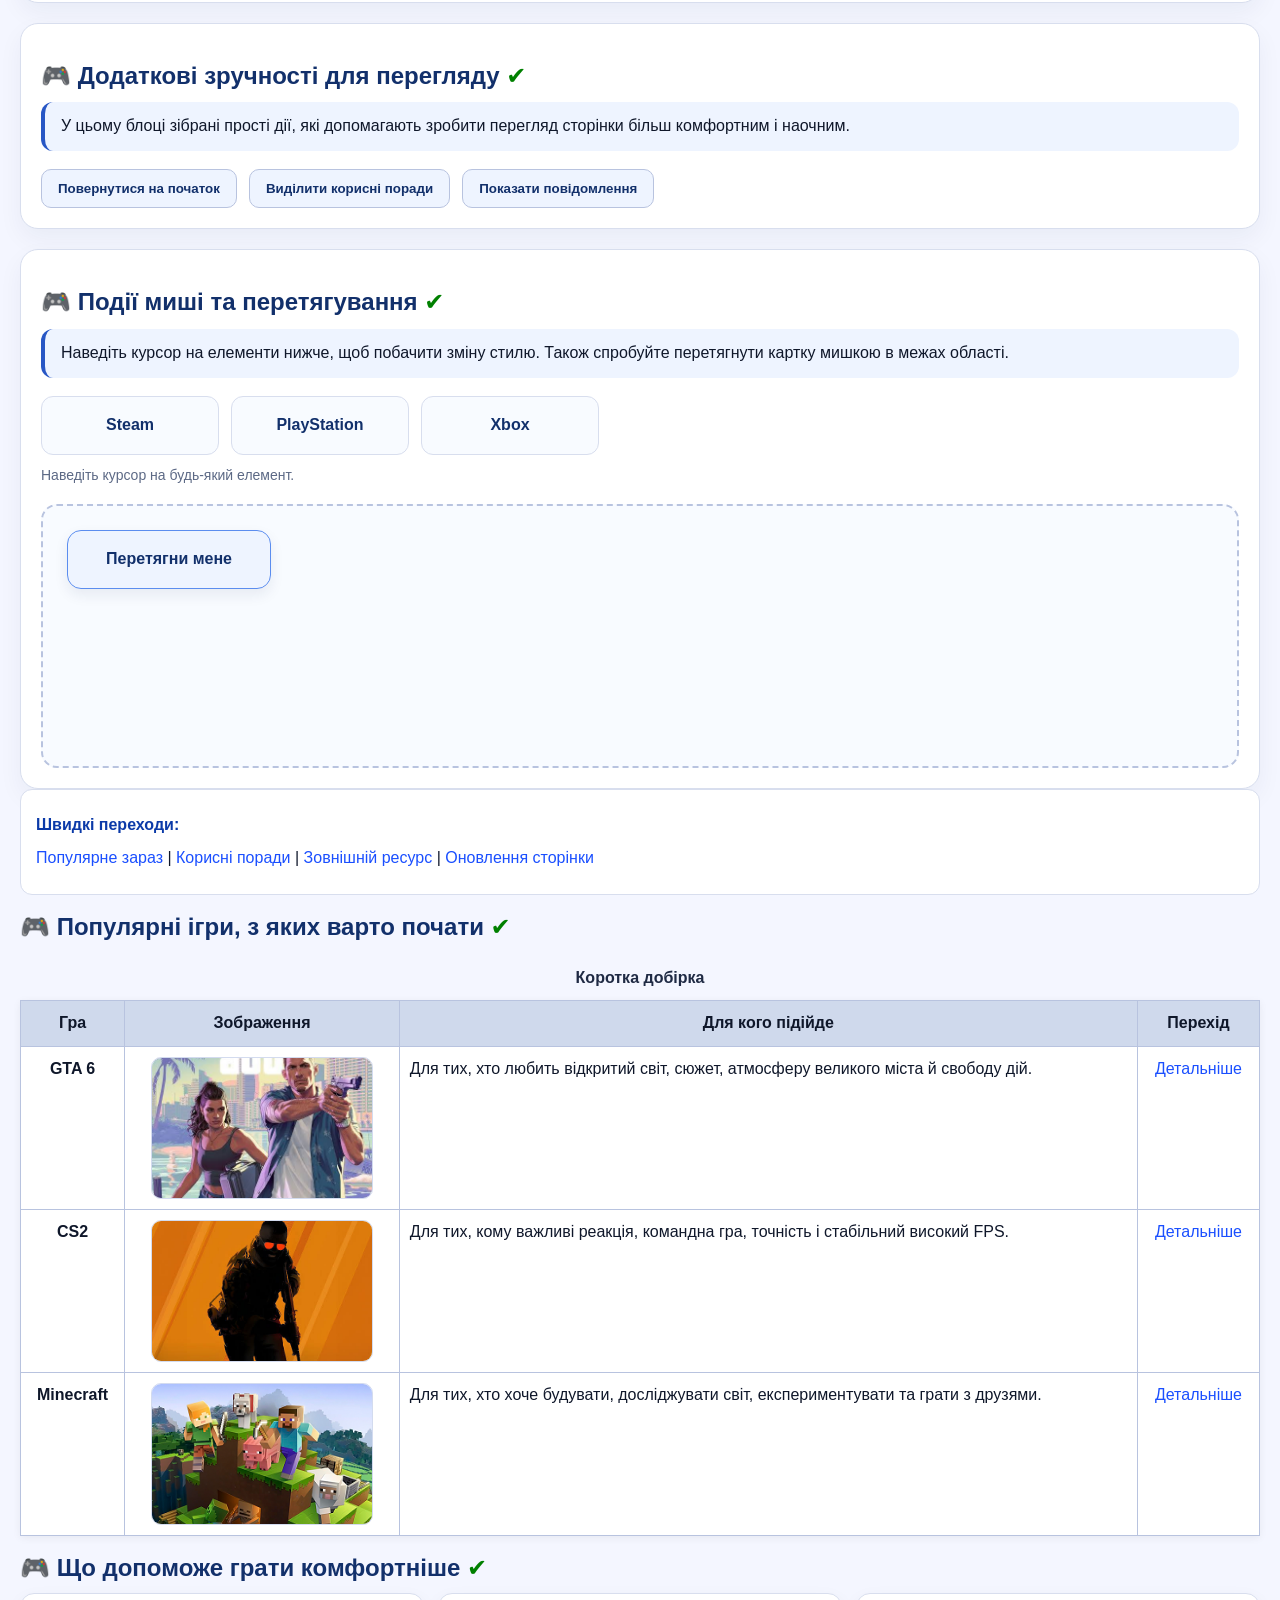
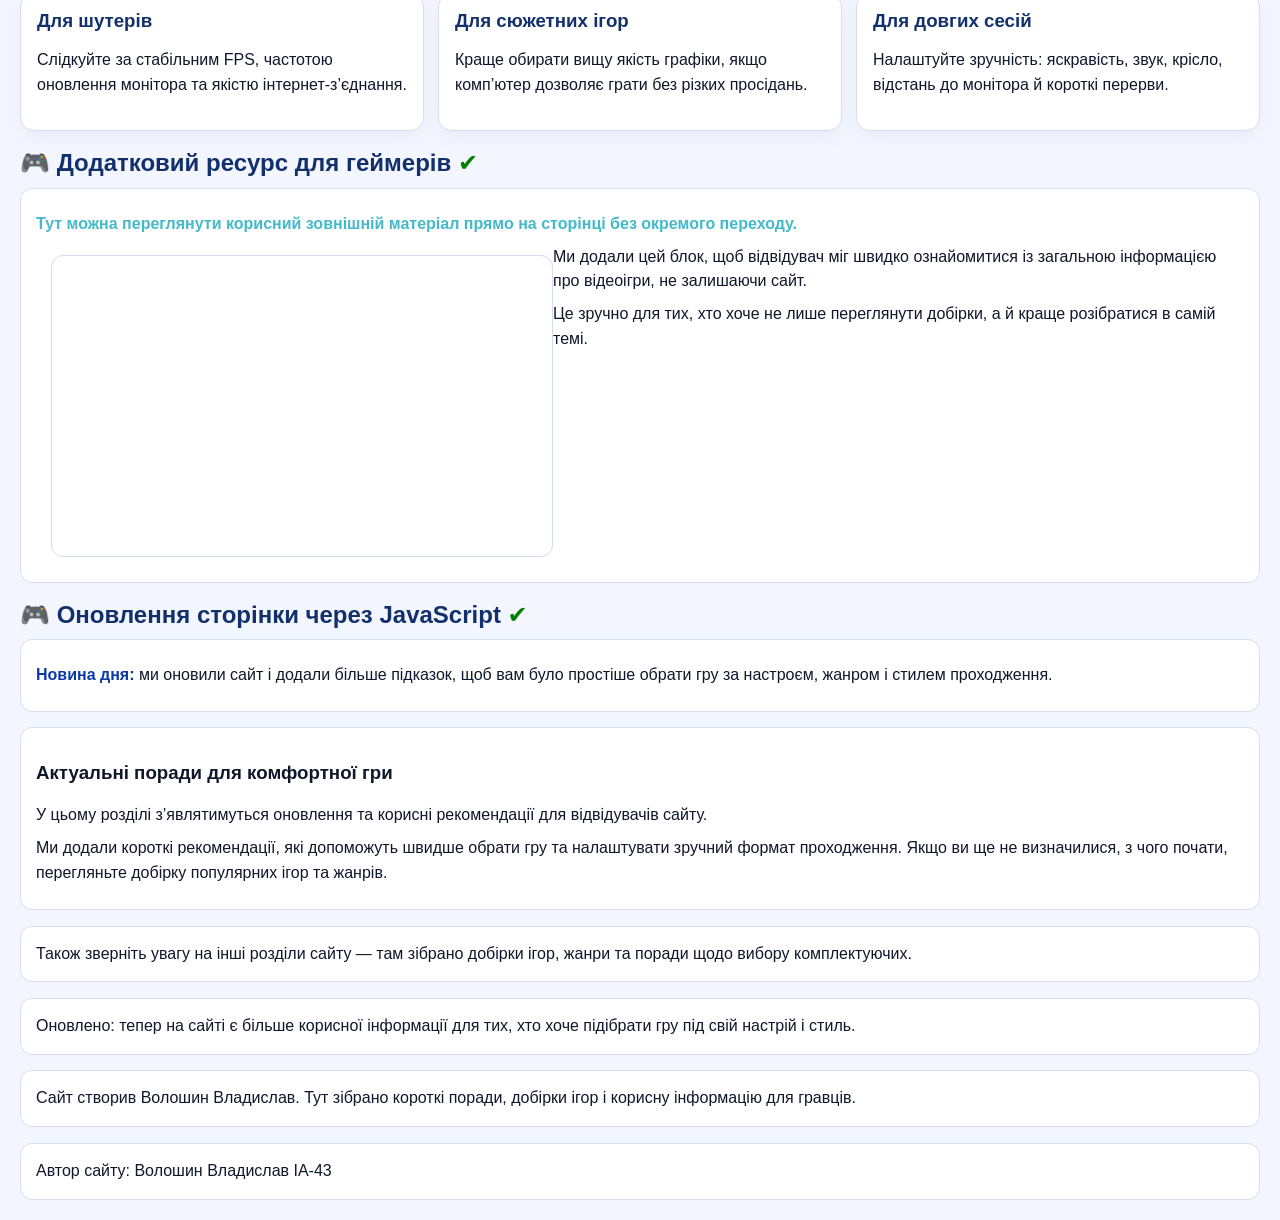
==== commit 864e56ed: "games-project" ====
--- a/index.html
+++ b/index.html
@@ -346,6 +346,35 @@
             <button class="siteBtn" type="button" data-behavior="showMessage">Показати повідомлення</button>
         </div>
     </section>
+
+
+<!-------------------->
+<section class="sectionCard">
+    <h2>Події миші та перетягування</h2>
+
+    <p class="sectionLead">
+        Наведіть курсор на елементи нижче, щоб побачити зміну стилю.
+        Також спробуйте перетягнути картку мишкою в межах області.
+    </p>
+
+    <div id="mouseEventArea" class="mouseEventArea">
+        <div class="hoverItem">Steam</div>
+        <div class="hoverItem">PlayStation</div>
+        <div class="hoverItem">Xbox</div>
+    </div>
+
+    <p id="mouseEventInfo" class="smallNote">
+        Наведіть курсор на будь-який елемент.
+    </p>
+
+    <div id="dragZone" class="dragZone">
+        <div id="dragItem" class="dragItem">
+            Перетягни мене
+        </div>
+    </div>
+</section>
+
+
 
     <div class="box">
         <p><strong>Швидкі переходи:</strong></p>
--- a/style.css
+++ b/style.css
@@ -401,4 +401,66 @@
     outline: 2px solid #83b6ff;
     outline-offset: 4px;
     border-radius: 12px;
+}
+
+
+
+
+/* */
+.mouseEventArea {
+    display: flex;
+    flex-wrap: wrap;
+    gap: 12px;
+    margin-top: 14px;
+}
+
+.hoverItem {
+    min-width: 140px;
+    padding: 16px 18px;
+    background: #f8fbff;
+    border: 1px solid #d8deee;
+    border-radius: 12px;
+    text-align: center;
+    font-weight: 700;
+    color: #12306b;
+    transition: background 0.2s ease, border-color 0.2s ease, transform 0.2s ease, box-shadow 0.2s ease;
+}
+
+.hoverItem.hovered {
+    background: #dff4ff;
+    border-color: #5b8def;
+    transform: translateY(-2px);
+    box-shadow: 0 8px 18px rgba(20, 41, 86, 0.08);
+}
+
+.dragZone {
+    position: relative;
+    margin-top: 18px;
+    height: 260px;
+    border: 2px dashed #b8c3df;
+    border-radius: 16px;
+    background: #f8fbff;
+    overflow: hidden;
+}
+
+.dragItem {
+    position: absolute;
+    top: 24px;
+    left: 24px;
+    width: 170px;
+    padding: 16px;
+    background: #eef4ff;
+    border: 1px solid #5b8def;
+    border-radius: 14px;
+    text-align: center;
+    font-weight: 700;
+    color: #12306b;
+    cursor: grab;
+    user-select: none;
+    box-shadow: 0 6px 14px rgba(20, 41, 86, 0.08);
+}
+
+.dragItem.dragging {
+    cursor: grabbing;
+    opacity: 0.9;
 }
